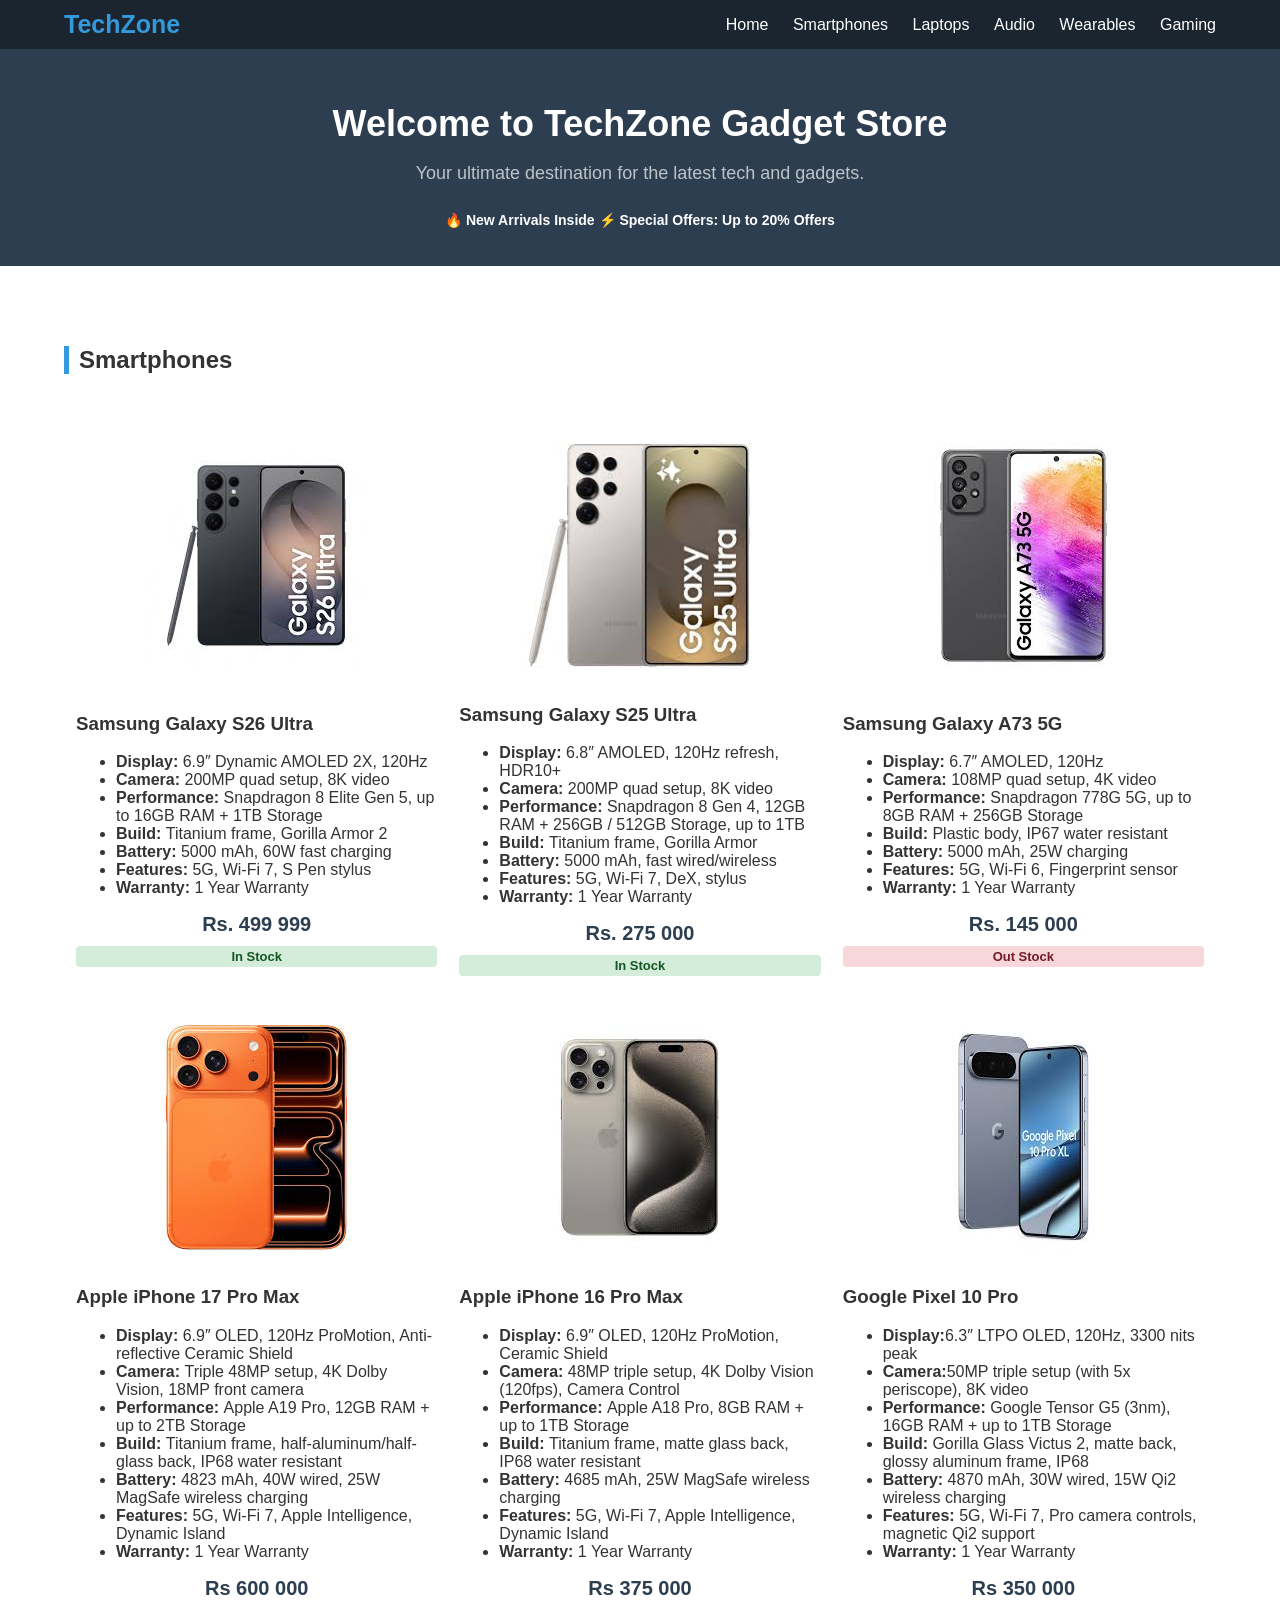
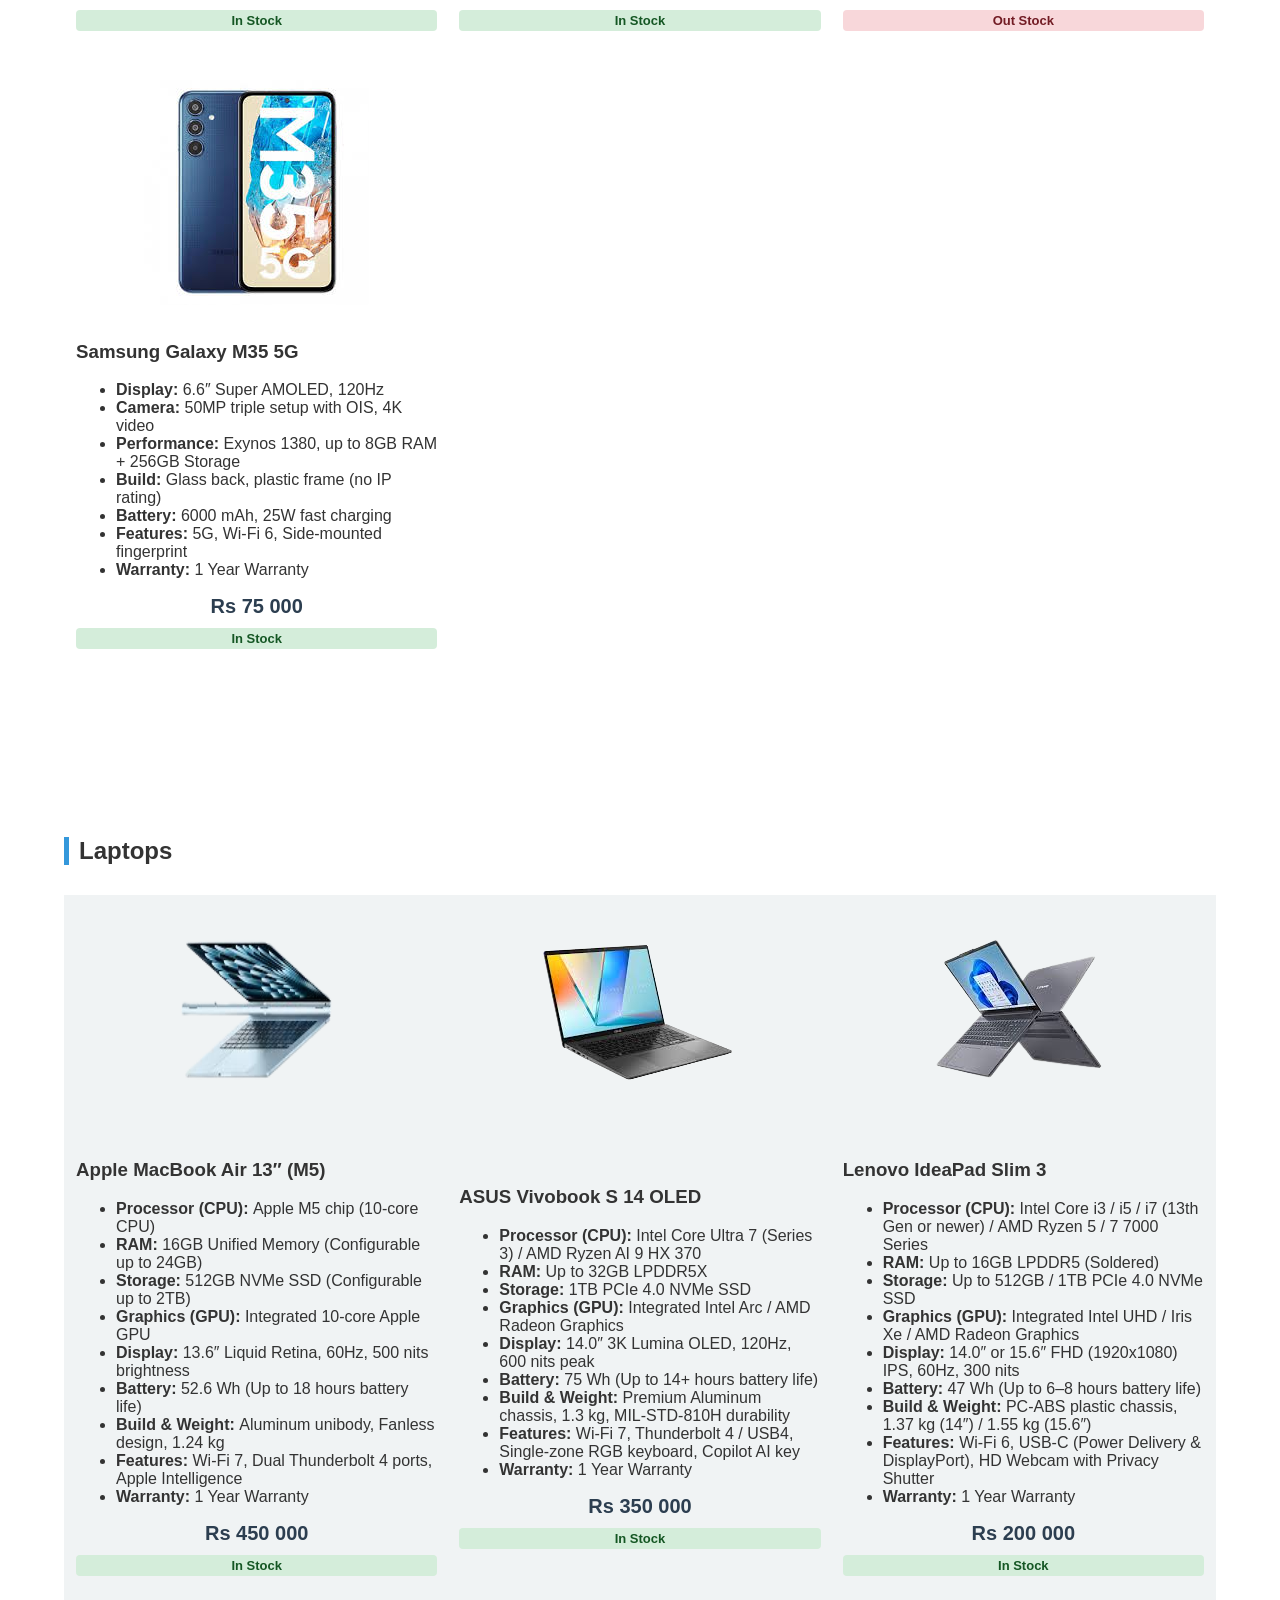
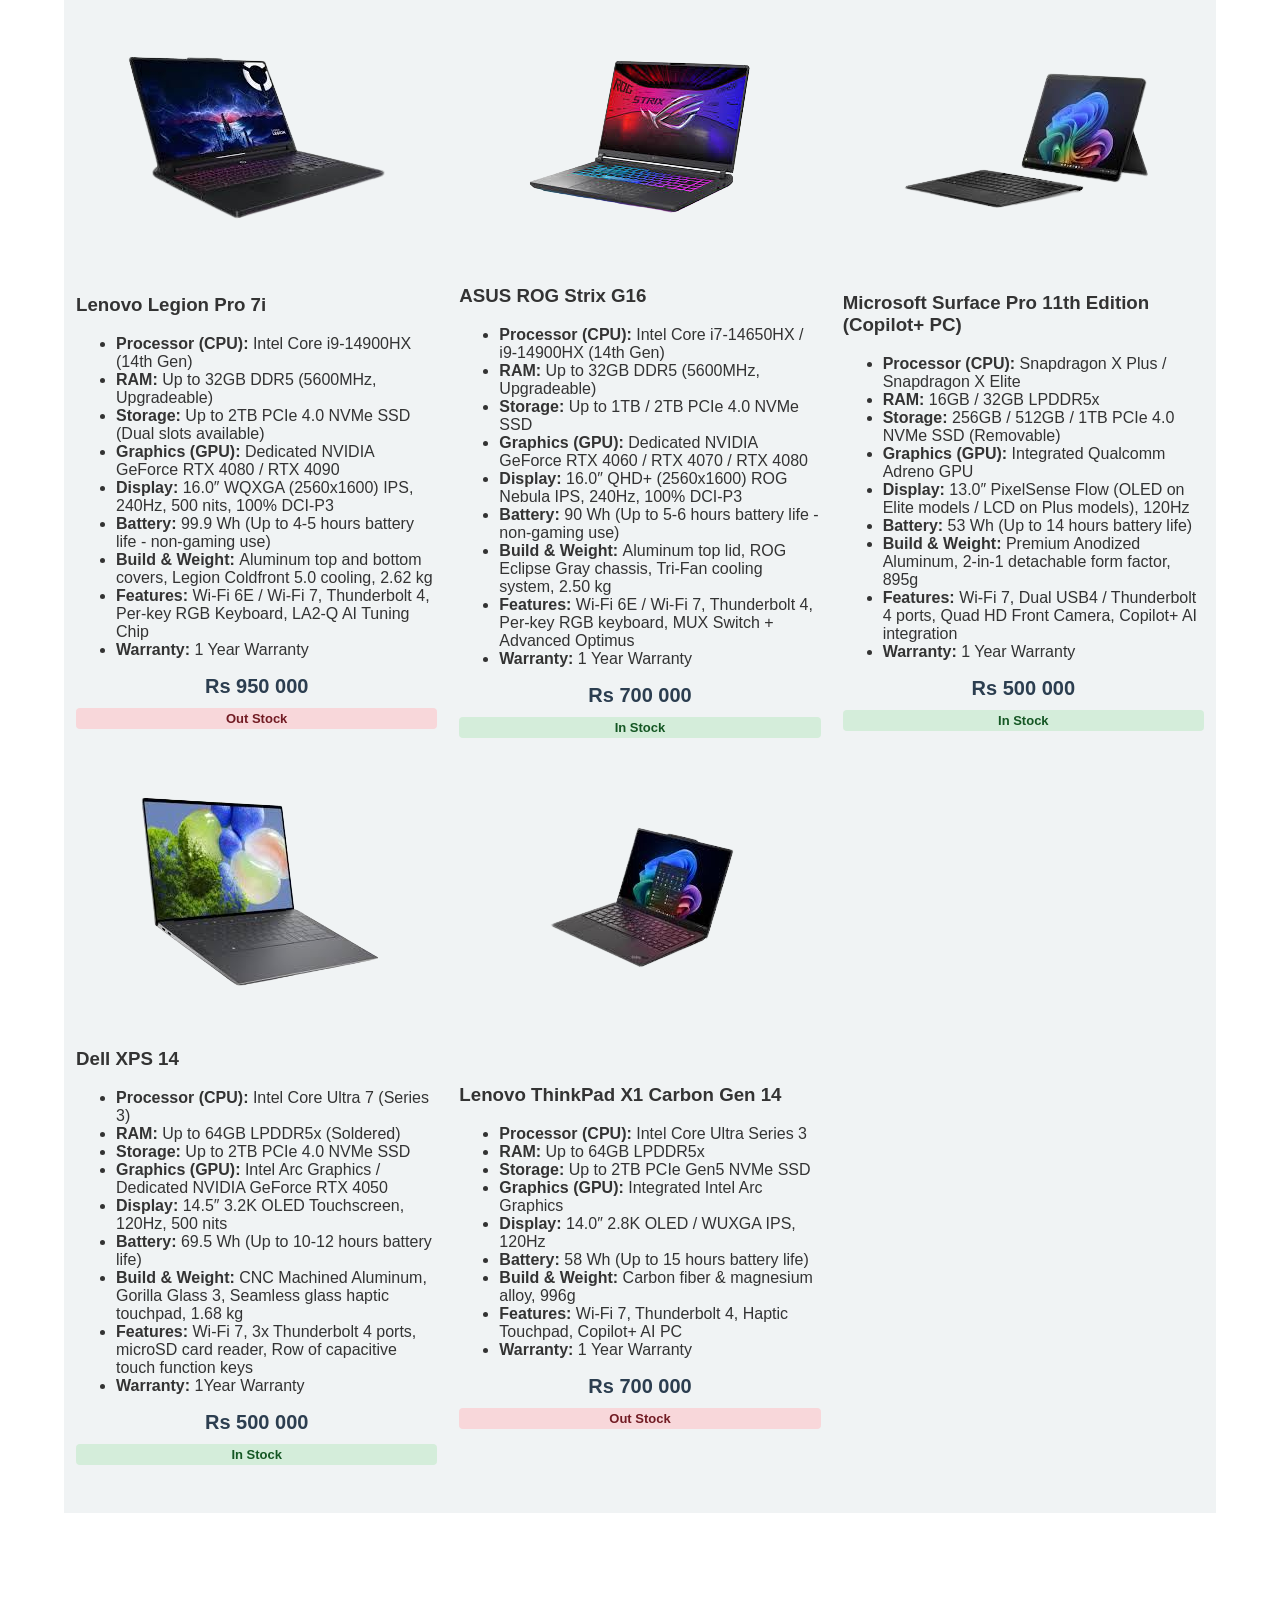
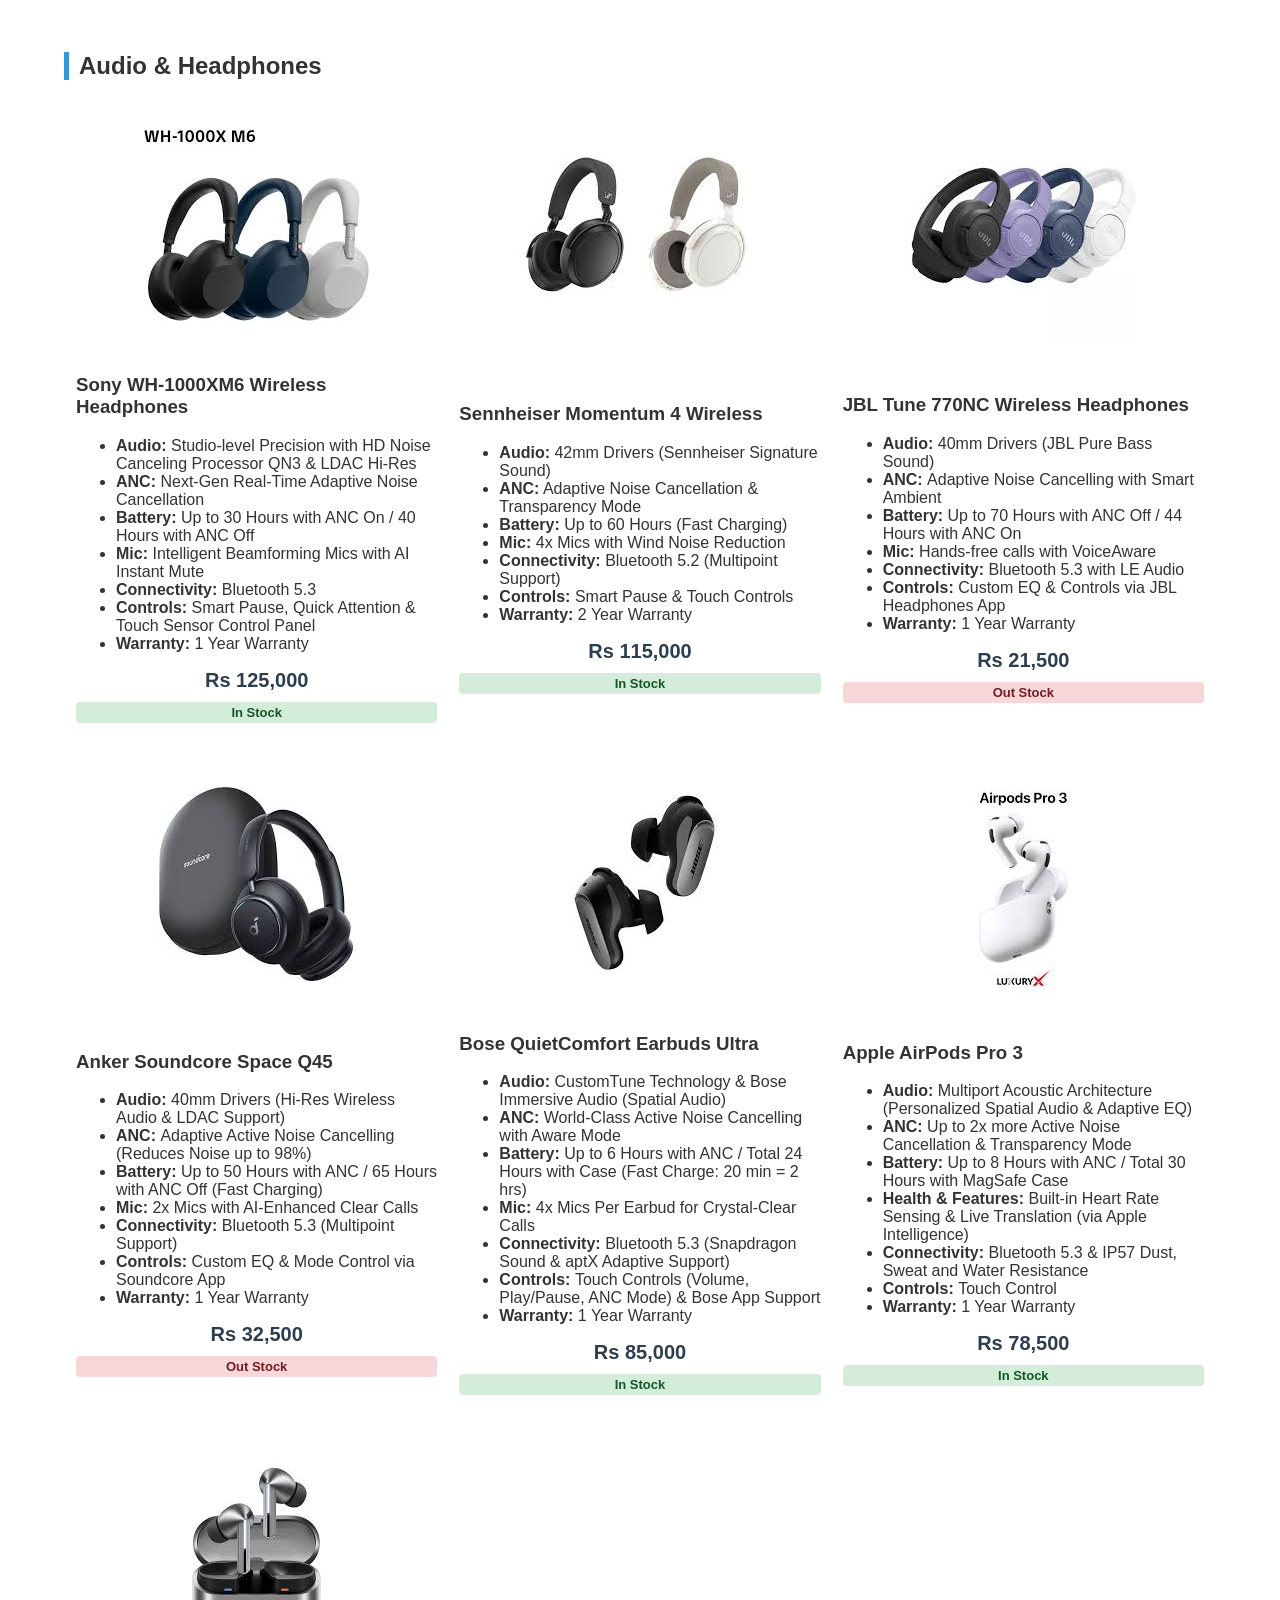
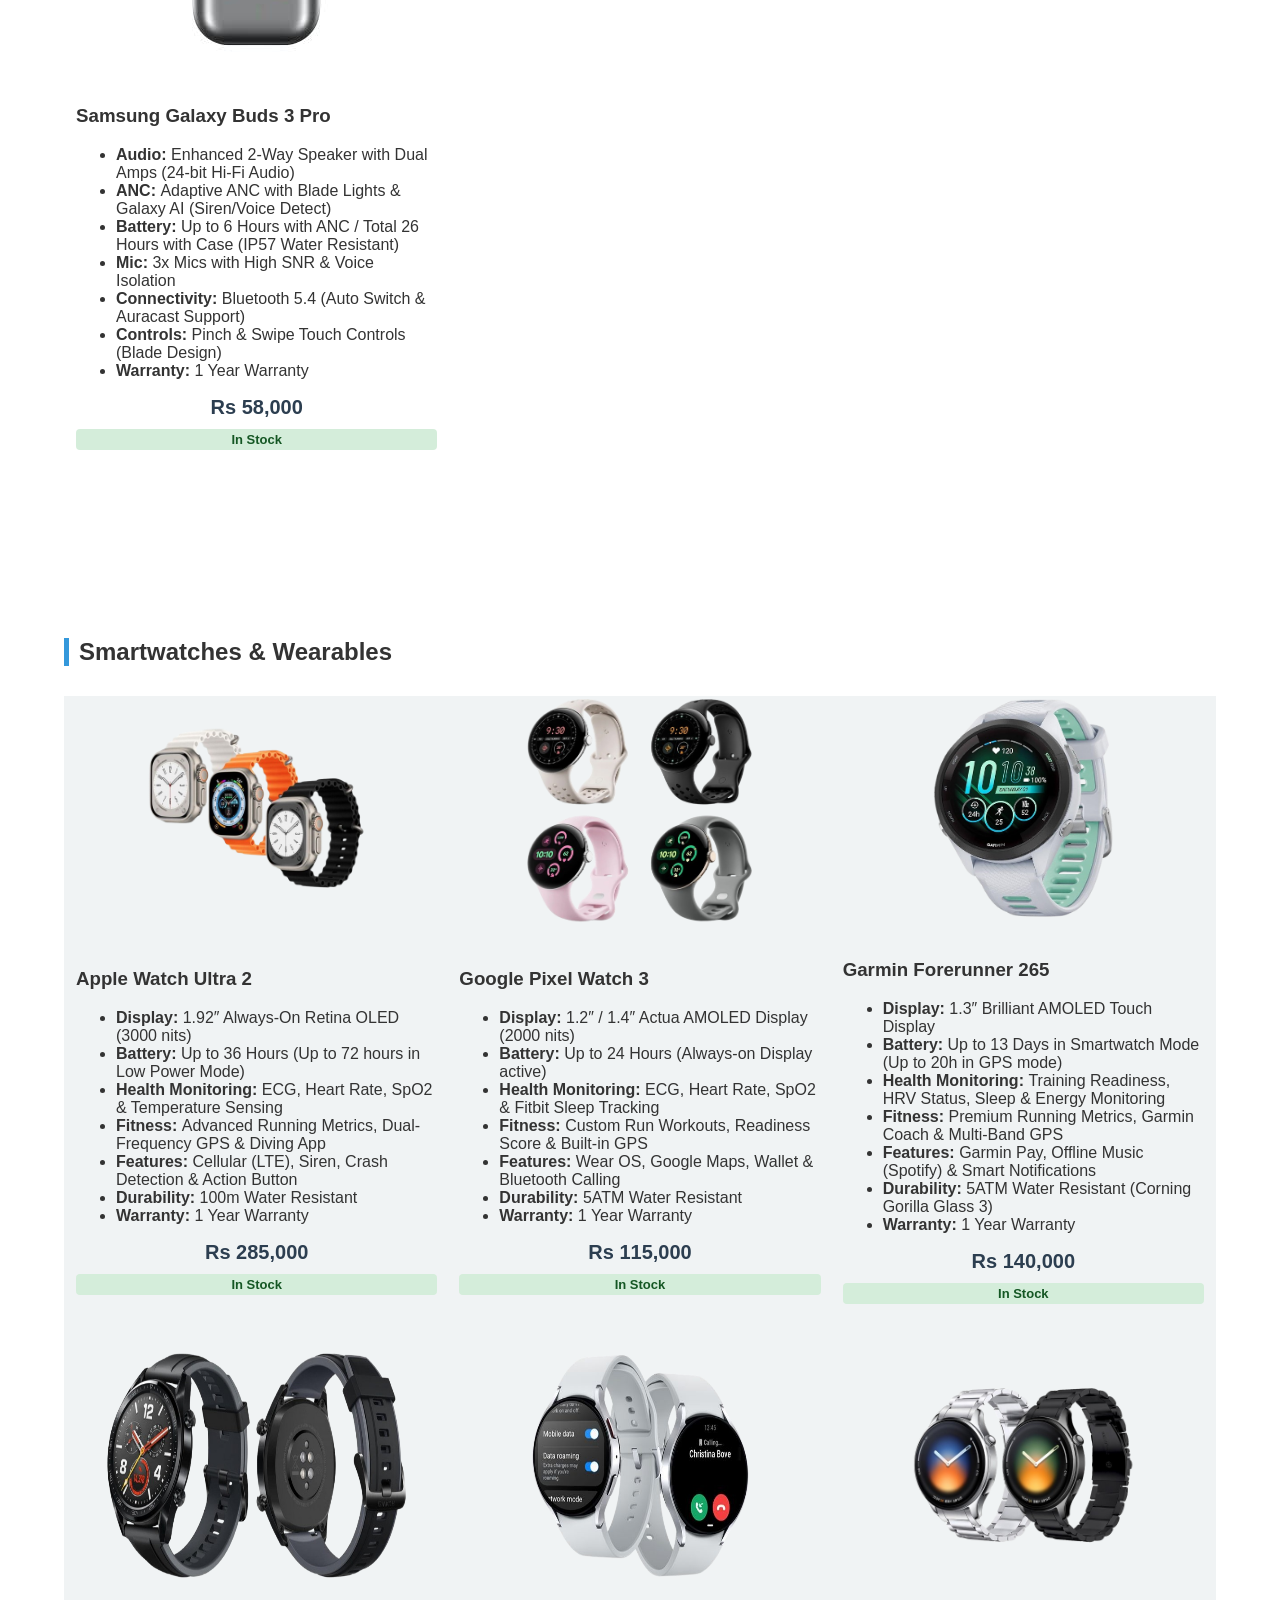
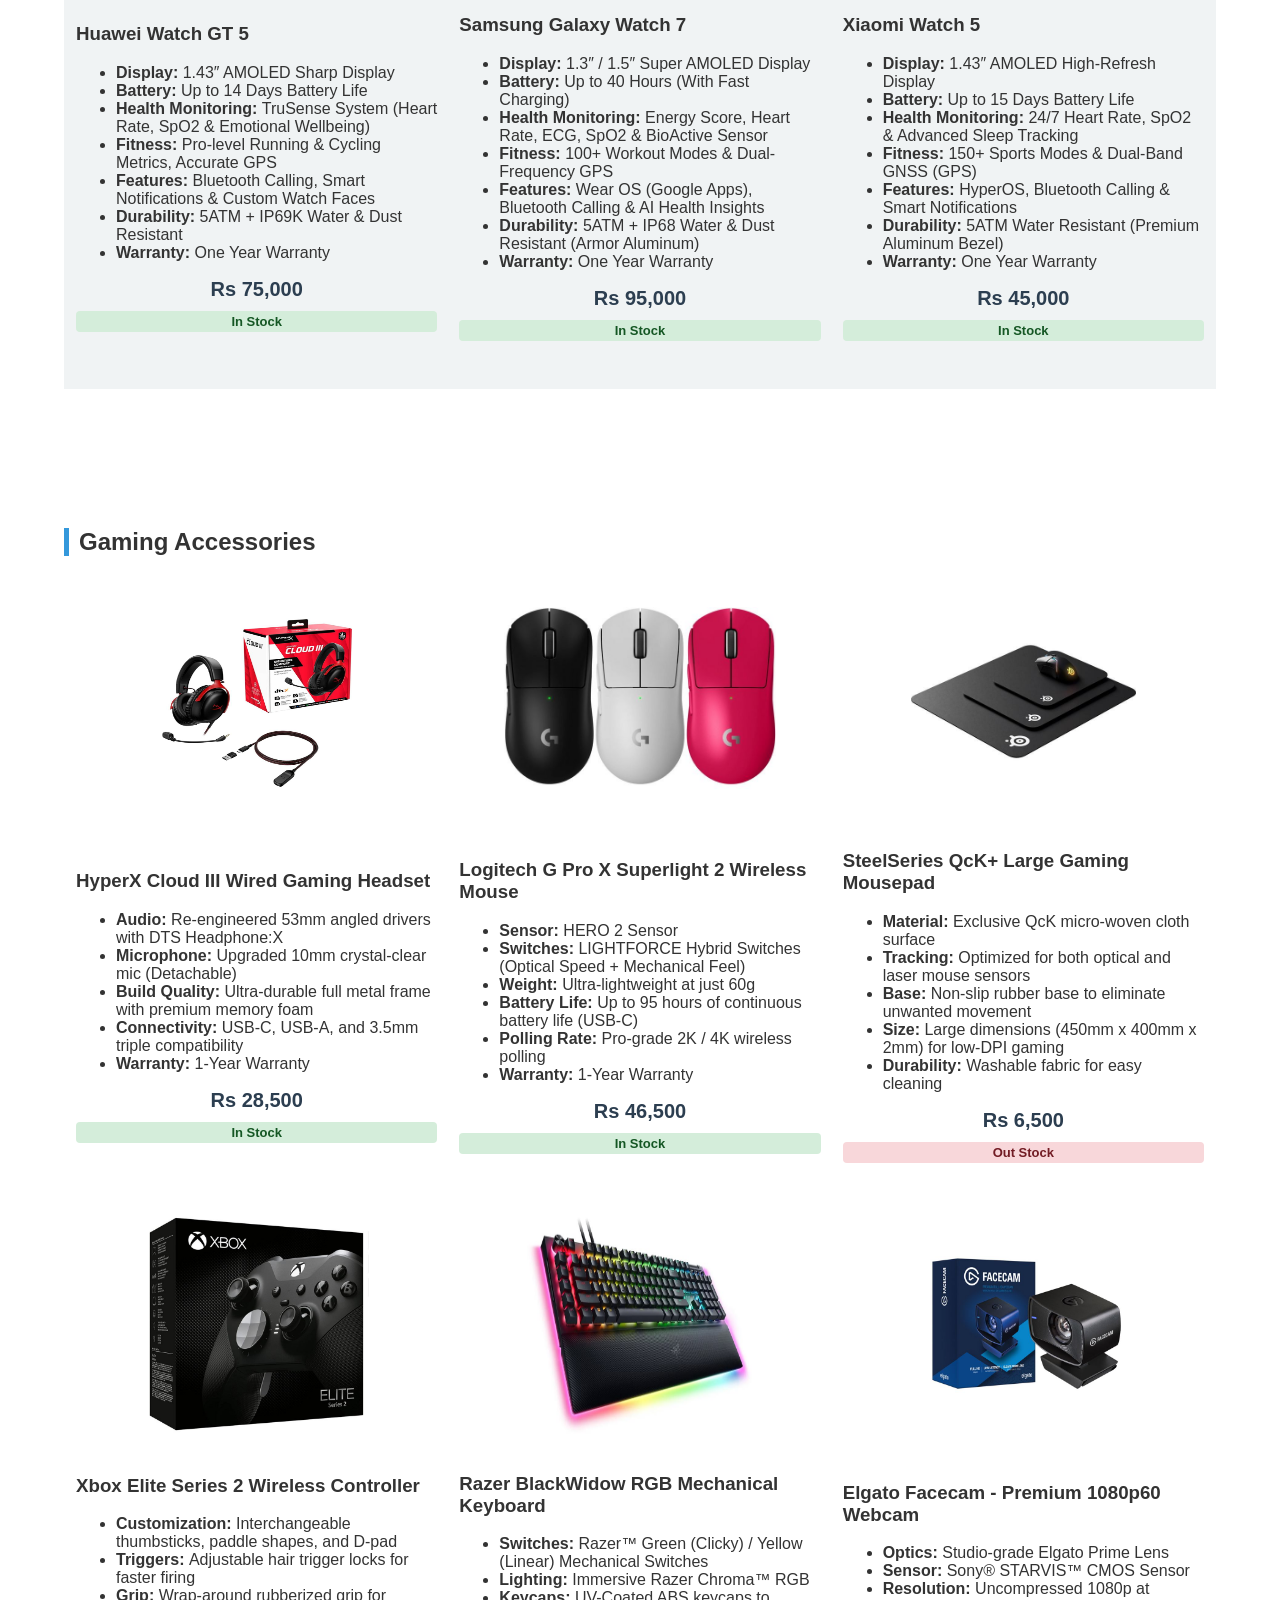
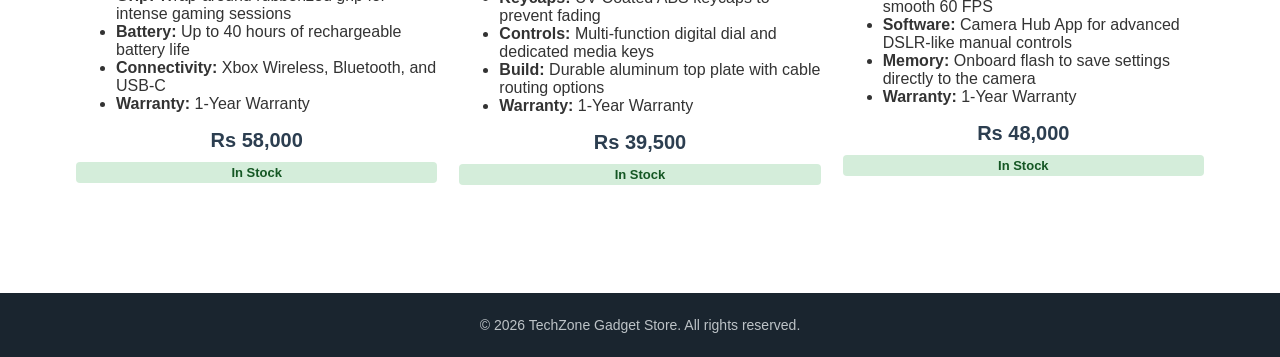
==== index.html @ ffd0ef3d "Add files via upload" ====
<!DOCTYPE html>
<html> 

    <head>
        <title>TechZone Gadget Store</title>
        <link rel="stylesheet" href="style.css">
    </head>

    <body style="font-family: 'Segoe UI', Tahoma, Geneva, Verdana, sans-serif;">

        <header>
            <div class="TZ"><b>TechZone</b></div>
            <nav>
                <a href="#home">Home</a>
                <a href="#smartphones">Smartphones</a>
                <a href="#laptops">Laptops</a>
                <a href="#audio">Audio</a>
                <a href="#wearables">Wearables</a>
                <a href="#gaming">Gaming</a>
            </nav>
        </header>

    <div class="hm" id="home">

        <h1 class="hm-h1">Welcome to TechZone Gadget Store</h1>
        <p class="hm-p">Your ultimate destination for the latest tech and gadgets.</p>
        
        <div class="Offers">
                🔥 New Arrivals Inside 
                ⚡ Special Offers: Up to 20% Offers
        </div>

    </div>

    <div class="category" id="smartphones">

        <div><h2 class="ch2">Smartphones</h2></div>

        <table style="width: 100%; height: auto; table-layout: fixed;">

            <tr align="center">
                <td><img src="images/Smartphones/S26 ultra.jfif" width="225px" height="225px"/></td>
                <td><img src="images/Smartphones/S25 ultra.jpg" width="225px" height="225px"/></td>
                <td><img src="images/Smartphones/A73.jfif" width="225px" height="225px"/></td>
            </tr>

            <tr>
                <td style="padding: 10px;">
                    <h3>Samsung Galaxy S26 Ultra</h3>
                    <ul>
                        <li> <b>Display:</b> 6.9″ Dynamic AMOLED 2X, 120Hz</li>
                        <li><b>Camera:</b> 200MP quad setup, 8K video</li>
                        <li><b>Performance: </b> Snapdragon 8 Elite Gen 5, up to 16GB RAM + 1TB Storage</li>
                        <li><b>Build: </b>Titanium frame, Gorilla Armor 2</li>
                        <li><b>Battery: </b>5000 mAh, 60W fast charging</li>
                        <li><b>Features: </b>5G, Wi-Fi 7, S Pen stylus</li>
                        <li><b>Warranty: </b>1 Year Warranty</li>
                    </ul>
                    <div class="prize">Rs. 499 999</div>
                    <div class="in-stock">In Stock</div>
                    <br><br>
                </td>

                <td style="padding: 10px;">
                    <h3>Samsung Galaxy S25 Ultra</h3>
                    <ul>
                        <li> <b>Display:</b> 6.8″ AMOLED, 120Hz refresh, HDR10+</li>
                        <li><b>Camera:</b> 200MP quad setup, 8K video</li>
                        <li><b>Performance: </b> Snapdragon 8 Gen 4, 12GB RAM + 256GB / 512GB Storage, up to 1TB</li>
                        <li><b>Build: </b>Titanium frame, Gorilla Armor</li>
                        <li><b>Battery: </b>5000 mAh, fast wired/wireless</li>
                        <li><b>Features: </b>5G, Wi-Fi 7, DeX, stylus</li>
                        <li><b>Warranty: </b>1 Year Warranty</li>
                    </ul>
                    <div class="prize">Rs. 275 000</div>
                    <div class="in-stock">In Stock</div>
                    <br><br>
                </td>

                <td style="padding: 10px;">
                    <h3> Samsung Galaxy A73 5G </h3>
                    <ul>
                        <li> <b>Display:</b> 6.7″ AMOLED, 120Hz</li>
                        <li><b>Camera:</b> 108MP quad setup, 4K video</li>
                        <li><b>Performance: </b> Snapdragon 778G 5G, up to 8GB RAM + 256GB Storage</li>
                        <li><b>Build: </b>Plastic body, IP67 water resistant</li>
                        <li><b>Battery: </b>5000 mAh, 25W charging</li>
                        <li><b>Features: </b>5G, Wi-Fi 6, Fingerprint sensor</li>
                        <li><b>Warranty: </b>1 Year Warranty</li>
                    </ul>
                    <div class="prize">Rs. 145 000</div>
                    <div class="out-stock">Out Stock</div>
                    <br><br>
                </td>
            <br><br>
            </tr>
            
            <tr align="center">
                <td><img src="images/Smartphones/17 pro max.jfif" width="225px" height="225px"/></td>
                <td><img src="images/Smartphones/16 pro max.jfif" width="225px" height="225px"/></td>
                <td><img src="images/Smartphones/pixel 10.jfif" width="225px" height="225px"/></td>
            </tr>

            <tr>
                

                <td style="padding: 10px;">
                    <h3>Apple iPhone 17 Pro Max </h3>
                    <ul>
                        <li> <b>Display: </b>6.9″ OLED, 120Hz ProMotion, Anti-reflective Ceramic Shield</li>
                        <li><b>Camera: </b>Triple 48MP setup, 4K Dolby Vision, 18MP front camera</li>
                        <li><b>Performance: </b>Apple A19 Pro, 12GB RAM + up to 2TB Storage</li>
                        <li><b>Build: </b>Titanium frame, half-aluminum/half-glass back, IP68 water resistant</li>
                        <li><b>Battery: </b>4823 mAh, 40W wired, 25W MagSafe wireless charging</li>
                        <li><b>Features: </b>5G, Wi-Fi 7, Apple Intelligence, Dynamic Island</li>
                        <li><b>Warranty: </b>1 Year Warranty</li>
                    </ul>
                    <div class="prize">Rs 600 000</div>
                    <div class="in-stock">In Stock</div>
                    <br><br>
                </td>

                <td style="padding: 10px;">
                    <h3>Apple iPhone 16 Pro Max</h3>
                    <ul>
                        <li> <b>Display: </b>6.9″ OLED, 120Hz ProMotion, Ceramic Shield</li>
                        <li><b>Camera: </b>48MP triple setup, 4K Dolby Vision (120fps), Camera Control</li>
                        <li><b>Performance: </b>Apple A18 Pro, 8GB RAM + up to 1TB Storage</li>
                        <li><b>Build: </b>Titanium frame, matte glass back, IP68 water resistant</li>
                        <li><b>Battery: </b>4685 mAh, 25W MagSafe wireless charging</li>
                        <li><b>Features: </b>5G, Wi-Fi 7, Apple Intelligence, Dynamic Island</li>
                        <li><b>Warranty: </b>1 Year Warranty</li>
                    </ul>
                    <div class="prize">Rs 375 000</div>
                    <div class="in-stock">In Stock</div>
                    <br><br>
                </td>

                <td style="padding: 10px;">
                    <h3> Google Pixel 10 Pro</h3>
                    <ul>
                        <li> <b>Display:</b>6.3″ LTPO OLED, 120Hz, 3300 nits peak</li>
                        <li><b>Camera:</b>50MP triple setup (with 5x periscope), 8K video</li>
                        <li><b>Performance: </b>Google Tensor G5 (3nm), 16GB RAM + up to 1TB Storage</li>
                        <li><b>Build: </b>Gorilla Glass Victus 2, matte back, glossy aluminum frame, IP68</li>
                        <li><b>Battery: </b>4870 mAh, 30W wired, 15W Qi2 wireless charging</li>
                        <li><b>Features: </b>5G, Wi-Fi 7, Pro camera controls, magnetic Qi2 support</li>
                        <li><b>Warranty: </b>1 Year Warranty</li>
                    </ul>
                    <div class="prize">Rs 350 000</div>
                    <div class="out-stock">Out Stock</div>
                    <br><br>
                </td>

            </tr>

            <tr align="center">
                <td><img src="images/Smartphones/m35.jfif" width="225px" height="225px"/></td>
            </tr>

            <tr>
                <td style="padding: 10px;">
                    <h3> Samsung Galaxy M35 5G</h3>
                    <ul>
                        <li> <b>Display: </b>6.6″ Super AMOLED, 120Hz</li>
                        <li><b>Camera: </b>50MP triple setup with OIS, 4K video</li>
                        <li><b>Performance: </b>Exynos 1380, up to 8GB RAM + 256GB Storage</li>
                        <li><b>Build: </b>Glass back, plastic frame (no IP rating)</li>
                        <li><b>Battery: </b>6000 mAh, 25W fast charging</li>
                        <li><b>Features: </b>5G, Wi-Fi 6, Side-mounted fingerprint</li>
                        <li><b>Warranty: </b>1 Year Warranty</li>
                    </ul>
                    <div class="prize">Rs 75 000</div>
                    <div class="in-stock">In Stock</div>
                    <br><br>
                </td>
                
            </tr>

        </table>
    </div>

     <div class="category" id="laptops">

        <div><h2 class="ch2">Laptops</h2></div>

        <table style="width: 100%; height: auto; background-color: #f0f3f4; table-layout: fixed;">

            <tr align="center">
                <td><img src="images/Laptops/Apple M5.png" width="225px" height="225px"/></td>
                <td><img src="images/Laptops/Asus S14.jfif" width="225px" height="225px"/></td>
                <td><img src="images/Laptops/lenovo m3.png" /></td>
            </tr>

            <tr>
                <td style="padding: 10px;">
                    <h3>Apple MacBook Air 13″ (M5)</h3>
                    <ul>
                        <li><b>Processor (CPU): </b> Apple M5 chip (10-core CPU)</li>
                        <li><b>RAM:</b> 16GB Unified Memory (Configurable up to 24GB)</li>
                        <li><b>Storage: </b> 512GB NVMe SSD (Configurable up to 2TB)</li>
                        <li><b>Graphics (GPU): </b> Integrated 10-core Apple GPU</li>
                        <li><b>Display: </b> 13.6″ Liquid Retina, 60Hz, 500 nits brightness</li>
                        <li><b>Battery: </b> 52.6 Wh (Up to 18 hours battery life)</li>
                        <li><b>Build & Weight: </b> Aluminum unibody, Fanless design, 1.24 kg</li>
                        <li><b>Features: </b> Wi-Fi 7, Dual Thunderbolt 4 ports, Apple Intelligence</li>
                        <li><b>Warranty: </b> 1 Year Warranty</li>
                    </ul>
                    <div class="prize">Rs 450 000</div>
                    <div class="in-stock">In Stock</div>
                    <br><br>
                </td>

                <td style="padding: 10px;">
                    <h3>ASUS Vivobook S 14 OLED</h3>
                    <ul>
                        <li><b>Processor (CPU): </b> Intel Core Ultra 7 (Series 3) / AMD Ryzen AI 9 HX 370</li>
                        <li><b>RAM:</b> Up to 32GB LPDDR5X</li>
                        <li><b>Storage: </b> 1TB PCIe 4.0 NVMe SSD</li>
                        <li><b>Graphics (GPU): </b> Integrated Intel Arc / AMD Radeon Graphics</li>
                        <li><b>Display: </b> 14.0″ 3K Lumina OLED, 120Hz, 600 nits peak</li>
                        <li><b>Battery: </b> 75 Wh (Up to 14+ hours battery life)</li>
                        <li><b>Build & Weight: </b> Premium Aluminum chassis, 1.3 kg, MIL-STD-810H durability</li>
                        <li><b>Features: </b> Wi-Fi 7, Thunderbolt 4 / USB4, Single-zone RGB keyboard, Copilot AI key</li>
                        <li><b>Warranty: </b> 1 Year Warranty</li>
                    </ul>
                    <div class="prize">Rs 350 000</div>
                    <div class="in-stock">In Stock</div>
                    <br><br>
                </td>

                <td style="padding: 10px;">
                    <h3>Lenovo IdeaPad Slim 3</h3>
                    <ul>
                        <li><b>Processor (CPU): </b> Intel Core i3 / i5 / i7 (13th Gen or newer) / AMD Ryzen 5 / 7 7000 Series</li>
                        <li><b>RAM:</b> Up to 16GB LPDDR5 (Soldered)</li>
                        <li><b>Storage: </b> Up to 512GB / 1TB PCIe 4.0 NVMe SSD</li>
                        <li><b>Graphics (GPU): </b> Integrated Intel UHD / Iris Xe / AMD Radeon Graphics</li>
                        <li><b>Display: </b> 14.0″ or 15.6″ FHD (1920x1080) IPS, 60Hz, 300 nits</li>
                        <li><b>Battery: </b> 47 Wh (Up to 6–8 hours battery life)</li>
                        <li><b>Build & Weight: </b> PC-ABS plastic chassis, 1.37 kg (14″) / 1.55 kg (15.6″)</li>
                        <li><b>Features: </b> Wi-Fi 6, USB-C (Power Delivery & DisplayPort), HD Webcam with Privacy Shutter</li>
                        <li><b>Warranty: </b> 1 Year Warranty</li>
                    </ul>
                    <div class="prize">Rs 200 000</div>
                    <div class="in-stock">In Stock</div>
                    <br><br>
                </td>

            </tr>

            <tr align="center">

                <td><img src="images/Laptops/lenovo pro 7i.png"/></td>
                <td><img src="images/Laptops/Asus Rog G16.jfif"/></td>
                <td><img src="images/Laptops/ms pro 11.png"/></td>

            </tr>

            <tr>
                <td style="padding: 10px;">
                    <h3>Lenovo Legion Pro 7i</h3>
                    <ul>
                        <li><b>Processor (CPU): </b> Intel Core i9-14900HX (14th Gen)</li>
                        <li><b>RAM:</b> Up to 32GB DDR5 (5600MHz, Upgradeable)</li>
                        <li><b>Storage: </b> Up to 2TB PCIe 4.0 NVMe SSD (Dual slots available)</li>
                        <li><b>Graphics (GPU): </b> Dedicated NVIDIA GeForce RTX 4080 / RTX 4090</li>
                        <li><b>Display: </b> 16.0″ WQXGA (2560x1600) IPS, 240Hz, 500 nits, 100% DCI-P3</li>
                        <li><b>Battery: </b> 99.9 Wh (Up to 4-5 hours battery life - non-gaming use)</li>
                        <li><b>Build & Weight: </b> Aluminum top and bottom covers, Legion Coldfront 5.0 cooling, 2.62 kg</li>
                        <li><b>Features: </b> Wi-Fi 6E / Wi-Fi 7, Thunderbolt 4, Per-key RGB Keyboard, LA2-Q AI Tuning Chip</li>
                        <li><b>Warranty: </b> 1 Year Warranty</li>
                    </ul>
                    <div class="prize">Rs 950 000</div>
                    <div class="out-stock">Out Stock</div>
                    <br><br>
                </td>

                <td style="padding: 10px;">
                    <h3>ASUS ROG Strix G16</h3>
                    <ul>
                        <li><b>Processor (CPU): </b> Intel Core i7-14650HX / i9-14900HX (14th Gen)</li>
                        <li><b>RAM:</b> Up to 32GB DDR5 (5600MHz, Upgradeable)</li>
                        <li><b>Storage: </b> Up to 1TB / 2TB PCIe 4.0 NVMe SSD</li>
                        <li><b>Graphics (GPU): </b> Dedicated NVIDIA GeForce RTX 4060 / RTX 4070 / RTX 4080</li>
                        <li><b>Display: </b> 16.0″ QHD+ (2560x1600) ROG Nebula IPS, 240Hz, 100% DCI-P3</li>
                        <li><b>Battery: </b> 90 Wh (Up to 5-6 hours battery life - non-gaming use)</li>
                        <li><b>Build & Weight: </b> Aluminum top lid, ROG Eclipse Gray chassis, Tri-Fan cooling system, 2.50 kg</li>
                        <li><b>Features: </b> Wi-Fi 6E / Wi-Fi 7, Thunderbolt 4, Per-key RGB keyboard, MUX Switch + Advanced Optimus</li>
                        <li><b>Warranty: </b> 1 Year Warranty</li>
                    </ul>
                    <div class="prize">Rs 700 000</div>
                    <div class="in-stock">In Stock</div>
                    <br><br>
                </td>

                <td style="padding: 10px;">
                    <h3>Microsoft Surface Pro 11th Edition (Copilot+ PC)</h3>
                    <ul>
                        <li><b>Processor (CPU): </b> Snapdragon X Plus / Snapdragon X Elite</li>
                        <li><b>RAM:</b> 16GB / 32GB LPDDR5x</li>
                        <li><b>Storage: </b> 256GB / 512GB / 1TB PCIe 4.0 NVMe SSD (Removable)</li>
                        <li><b>Graphics (GPU): </b> Integrated Qualcomm Adreno GPU</li>
                        <li><b>Display: </b> 13.0″ PixelSense Flow (OLED on Elite models / LCD on Plus models), 120Hz</li>
                        <li><b>Battery: </b> 53 Wh (Up to 14 hours battery life)</li>
                        <li><b>Build & Weight: </b> Premium Anodized Aluminum, 2-in-1 detachable form factor, 895g</li>
                        <li><b>Features: </b> Wi-Fi 7, Dual USB4 / Thunderbolt 4 ports, Quad HD Front Camera, Copilot+ AI integration</li>
                        <li><b>Warranty: </b> 1 Year Warranty</li>
                    </ul>
                    <div class="prize">Rs 500 000</div>
                    <div class="in-stock">In Stock</div>
                    <br><br>
                </td>

            </tr>

            <tr align="center">

                <td><img src="images/Laptops/dell xps.jfif"/></td>
                <td><img src="images/Laptops/lenovo x1.png"/></td>

            </tr>

            <tr>

                <td style="padding: 10px;">
                    <h3>Dell XPS 14</h3>
                    <ul>
                        <li><b>Processor (CPU): </b> Intel Core Ultra 7 (Series 3)</li>
                        <li><b>RAM:</b> Up to 64GB LPDDR5x (Soldered)</li>
                        <li><b>Storage: </b> Up to 2TB PCIe 4.0 NVMe SSD</li>
                        <li><b>Graphics (GPU): </b> Intel Arc Graphics / Dedicated NVIDIA GeForce RTX 4050</li>
                        <li><b>Display: </b> 14.5″ 3.2K OLED Touchscreen, 120Hz, 500 nits</li>
                        <li><b>Battery: </b> 69.5 Wh (Up to 10-12 hours battery life)</li>
                        <li><b>Build & Weight: </b> CNC Machined Aluminum, Gorilla Glass 3, Seamless glass haptic touchpad, 1.68 kg</li>
                        <li><b>Features: </b> Wi-Fi 7, 3x Thunderbolt 4 ports, microSD card reader, Row of capacitive touch function keys</li>
                        <li><b>Warranty: </b> 1Year Warranty</li>
                    </ul>
                    <div class="prize">Rs 500 000</div>
                    <div class="in-stock">In Stock</div>
                    <br><br>
                </td>

                <td style="padding: 10px;">
                    <h3>Lenovo ThinkPad X1 Carbon Gen 14</h3>
                    <ul>
                        <li><b>Processor (CPU): </b> Intel Core Ultra Series 3</li>
                        <li><b>RAM:</b> Up to 64GB LPDDR5x</li>
                        <li><b>Storage: </b> Up to 2TB PCIe Gen5 NVMe SSD</li>
                        <li><b>Graphics (GPU): </b> Integrated Intel Arc Graphics</li>
                        <li><b>Display: </b> 14.0″ 2.8K OLED / WUXGA IPS, 120Hz</li>
                        <li><b>Battery: </b> 58 Wh (Up to 15 hours battery life)</li>
                        <li><b>Build & Weight: </b> Carbon fiber & magnesium alloy, 996g</li>
                        <li><b>Features: </b> Wi-Fi 7, Thunderbolt 4, Haptic Touchpad, Copilot+ AI PC</li>
                        <li><b>Warranty: </b> 1 Year Warranty</li>
                    </ul>
                    <div class="prize">Rs 700 000</div>
                    <div class="out-stock">Out Stock</div>
                    <br><br>
                </td>

            </tr>

        </table>        

    </div>

     <div class="category" id="audio">

        <div><h2 class="ch2">Audio & Headphones</h2></div>

        <table style="width: 100%; height: auto; table-layout: fixed;">

            <tr align="center">

                <td><img src="images/Audio & Headphones/sony 1000xm6.jfif"/></td>
                <td><img src="images/Audio & Headphones/4 wireless.jfif"/></td>
                <td><img src="images/Audio & Headphones/jbl 770nc.jfif" alt=""></td>
            
            </tr>
               
            <tr>

                <td style="padding: 10px;">
                    <h3>Sony WH-1000XM6 Wireless Headphones</h3>
                    <ul>
                        <li><b>Audio: </b> Studio-level Precision with HD Noise Canceling Processor QN3 & LDAC Hi-Res</li>
                        <li><b>ANC: </b> Next-Gen Real-Time Adaptive Noise Cancellation</li>
                        <li><b>Battery: </b> Up to 30 Hours with ANC On / 40 Hours with ANC Off </li>
                        <li><b>Mic: </b> Intelligent Beamforming Mics with AI Instant Mute</li>
                        <li><b>Connectivity: </b> Bluetooth 5.3</li>
                        <li><b>Controls: </b> Smart Pause, Quick Attention & Touch Sensor Control Panel</li>
                        <li><b>Warranty: </b> 1 Year Warranty</li>
                    </ul>
                    <div class="prize">Rs 125,000</div>
                    <div class="in-stock">In Stock</div>
                    <br><br>
                </td>

                <td style="padding: 10px;">
                    <h3>Sennheiser Momentum 4 Wireless</h3>
                    <ul>
                        <li><b>Audio: </b> 42mm Drivers (Sennheiser Signature Sound)</li>
                        <li><b>ANC:</b> Adaptive Noise Cancellation & Transparency Mode</li>
                        <li><b>Battery: </b> Up to 60 Hours (Fast Charging)</li>
                        <li><b>Mic: </b> 4x Mics with Wind Noise Reduction</li>
                        <li><b>Connectivity: </b> Bluetooth 5.2 (Multipoint Support)</li>
                        <li><b>Controls: </b> Smart Pause & Touch Controls</li>
                        <li><b>Warranty: </b> 2 Year Warranty</li>
                    </ul>
                    <div class="prize">Rs 115,000</div>
                    <div class="in-stock">In Stock</div>
                    <br><br>
                </td>

                 <td style="padding: 10px;">
                    <h3>JBL Tune 770NC Wireless Headphones</h3>
                    <ul>
                        <li><b>Audio: </b> 40mm Drivers (JBL Pure Bass Sound)</li>
                        <li><b>ANC: </b> Adaptive Noise Cancelling with Smart Ambient</li>
                        <li><b>Battery: </b> Up to 70 Hours with ANC Off / 44 Hours with ANC On </li>
                        <li><b>Mic: </b> Hands-free calls with VoiceAware</li>
                        <li><b>Connectivity: </b> Bluetooth 5.3 with LE Audio </li>
                        <li><b>Controls: </b> Custom EQ & Controls via JBL Headphones App</li>
                        <li><b>Warranty: </b> 1 Year Warranty</li>
                    </ul>
                    <div class="prize">Rs 21,500</div> 
                    <div class="out-stock">Out Stock</div>
                    <br><br>
                </td>

            </tr>

            <tr align="center">
                <td><img src="images/Audio & Headphones/Anker Q45.jfif" /></td>
                <td><img src="images/Audio & Headphones/bose ultra.jfif" /></td>
                <td><img src="images/Audio & Headphones/Airpods pro 3.jfif"/></td>
            </tr>
            
            <tr>

                <td style="padding: 10px;">
                    <h3>Anker Soundcore Space Q45</h3>
                    <ul>
                        <li><b>Audio: </b> 40mm Drivers (Hi-Res Wireless Audio & LDAC Support)</li>
                        <li><b>ANC: </b> Adaptive Active Noise Cancelling (Reduces Noise up to 98%)</li>
                        <li><b>Battery: </b> Up to 50 Hours with ANC / 65 Hours with ANC Off (Fast Charging)</li>
                        <li><b>Mic: </b> 2x Mics with AI-Enhanced Clear Calls</li>
                        <li><b>Connectivity: </b> Bluetooth 5.3 (Multipoint Support)</li>
                        <li><b>Controls: </b> Custom EQ & Mode Control via Soundcore App</li>
                        <li><b>Warranty: </b> 1 Year Warranty</li>
                    </ul>
                    <div class="prize">Rs 32,500</div>
                    <div class="out-stock">Out Stock</div>
                    <br><br>
                </td>

                <td style="padding: 10px;">
                    <h3>Bose QuietComfort Earbuds Ultra</h3>
                    <ul>
                        <li><b>Audio: </b> CustomTune Technology & Bose Immersive Audio (Spatial Audio)</li>
                        <li><b>ANC: </b> World-Class Active Noise Cancelling with Aware Mode</li>
                        <li><b>Battery: </b> Up to 6 Hours with ANC / Total 24 Hours with Case (Fast Charge: 20 min = 2 hrs)</li>
                        <li><b>Mic: </b> 4x Mics Per Earbud for Crystal-Clear Calls</li>
                        <li><b>Connectivity: </b> Bluetooth 5.3 (Snapdragon Sound & aptX Adaptive Support)</li>
                        <li><b>Controls: </b> Touch Controls (Volume, Play/Pause, ANC Mode) & Bose App Support</li>
                        <li><b>Warranty: </b> 1 Year Warranty</li>
                    </ul>
                    <div class="prize">Rs 85,000</div>
                    <div class="in-stock">In Stock</div>
                    <br><br>
                </td>

                    <td style="padding: 10px;">
                        <h3>Apple AirPods Pro 3</h3>
                        <ul>
                            <li><b>Audio: </b> Multiport Acoustic Architecture (Personalized Spatial Audio & Adaptive EQ)</li>
                            <li><b>ANC: </b> Up to 2x more Active Noise Cancellation & Transparency Mode</li>
                            <li><b>Battery: </b> Up to 8 Hours with ANC / Total 30 Hours with MagSafe Case</li>
                            <li><b>Health & Features: </b> Built-in Heart Rate Sensing & Live Translation (via Apple Intelligence)</li>
                            <li><b>Connectivity: </b> Bluetooth 5.3 & IP57 Dust, Sweat and Water Resistance</li>
                            <li><b>Controls: </b> Touch Control </li>
                            <li><b>Warranty: </b> 1 Year Warranty</li>
                        </ul>
                        <div class="prize">Rs 78,500</div>
                        <div class="in-stock">In Stock</div>
                        <br><br>
                    </td>

            </tr>

            <tr align="center">
                <td><img src="images/Audio & Headphones/samsung pro 3.jfif"/></td>
            </tr>

            <tr>

                <td style="padding: 10px;">
                    <h3>Samsung Galaxy Buds 3 Pro</h3>
                    <ul>
                        <li><b>Audio: </b> Enhanced 2-Way Speaker with Dual Amps (24-bit Hi-Fi Audio)</li>
                        <li><b>ANC: </b> Adaptive ANC with Blade Lights & Galaxy AI (Siren/Voice Detect)</li>
                        <li><b>Battery: </b> Up to 6 Hours with ANC / Total 26 Hours with Case (IP57 Water Resistant)</li>
                        <li><b>Mic: </b> 3x Mics with High SNR & Voice Isolation</li>
                        <li><b>Connectivity: </b> Bluetooth 5.4 (Auto Switch & Auracast Support)</li>
                        <li><b>Controls: </b> Pinch & Swipe Touch Controls (Blade Design)</li>
                        <li><b>Warranty: </b> 1 Year Warranty</li>
                    </ul>
                    <div class="prize">Rs 58,000</div>
                    <div class="in-stock">In Stock</div>
                    <br><br>
                </td>

            </tr>
            
        </table>

    </div>

     <div class="category" id="wearables">

        <div><h2 class="ch2">Smartwatches & Wearables</h2></div>

        <table style="width: 100%; height: auto; table-layout: fixed; background-color: #f0f3f4;">

            <tr align="center">
                <td><img src="images/Smartwatches & Wearables/apple.png" width="225px" height="225px" /></td>
                <td><img src="images/Smartwatches & Wearables/google.png" width="225px" height="225px" /></td>
                <td><img src="images/Smartwatches & Wearables/germin 265.png" width="180px" height="225px" /></td>
            </tr>

            <tr>
                <td style="padding: 10px;">
                    <h3>Apple Watch Ultra 2</h3>
                    <ul>
                        <li><b>Display: </b>1.92″ Always-On Retina OLED (3000 nits)</li>
                        <li><b>Battery: </b>Up to 36 Hours (Up to 72 hours in Low Power Mode)</li>
                        <li><b>Health Monitoring: </b>ECG, Heart Rate, SpO2 & Temperature Sensing</li>
                        <li><b>Fitness: </b>Advanced Running Metrics, Dual-Frequency GPS & Diving App</li>
                        <li><b>Features: </b>Cellular (LTE), Siren, Crash Detection & Action Button</li>
                        <li><b>Durability: </b>100m Water Resistant </li>
                        <li><b>Warranty: </b>1 Year Warranty</li>
                    </ul>
                    <div class="prize">Rs 285,000</div>
                    <div class="in-stock">In Stock</div>
                    <br><br>
                </td>

                <td style="padding: 10px;">
                    <h3>Google Pixel Watch 3</h3>
                    <ul>
                        <li><b>Display: </b>1.2″ / 1.4″ Actua AMOLED Display (2000 nits)</li>
                        <li><b>Battery: </b>Up to 24 Hours (Always-on Display active)</li>
                        <li><b>Health Monitoring: </b>ECG, Heart Rate, SpO2 & Fitbit Sleep Tracking</li>
                        <li><b>Fitness: </b>Custom Run Workouts, Readiness Score & Built-in GPS</li>
                        <li><b>Features: </b>Wear OS, Google Maps, Wallet & Bluetooth Calling</li>
                        <li><b>Durability: </b>5ATM Water Resistant</li>
                        <li><b>Warranty: </b>1 Year Warranty</li>
                    </ul>
                    <div class="prize">Rs 115,000</div>
                    <div class="in-stock">In Stock</div>
                    <br><br>
                </td>

                <td style="padding: 10px;">
                    <h3>Garmin Forerunner 265</h3>
                    <ul>
                        <li><b>Display: </b>1.3″ Brilliant AMOLED Touch Display</li>
                        <li><b>Battery: </b>Up to 13 Days in Smartwatch Mode (Up to 20h in GPS mode)</li>
                        <li><b>Health Monitoring: </b>Training Readiness, HRV Status, Sleep & Energy Monitoring</li>
                        <li><b>Fitness: </b>Premium Running Metrics, Garmin Coach & Multi-Band GPS</li>
                        <li><b>Features: </b>Garmin Pay, Offline Music (Spotify) & Smart Notifications</li>
                        <li><b>Durability: </b>5ATM Water Resistant (Corning Gorilla Glass 3)</li>
                        <li><b>Warranty: </b>1 Year Warranty</li>
                    </ul>
                    <div class="prize">Rs 140,000</div>
                    <div class="in-stock">In Stock</div>
                    <br><br>
                </td>

            </tr>

            <tr align="center">
                <td><img src="images/Smartwatches & Wearables/huawei.png" width="300px" height="225px" /></td>
                <td><img src="images/Smartwatches & Wearables/samsung.png" width="225px" height="225px"/></td>
                <td><img src="images/Smartwatches & Wearables/xiaomi.png" width="225px" height="225px"/></td>
            </tr>

            <tr>
                <td style="padding: 10px;">
                    <h3>Huawei Watch GT 5</h3>
                    <ul>
                        <li><b>Display: </b>1.43″ AMOLED Sharp Display</li>
                        <li><b>Battery: </b>Up to 14 Days Battery Life</li>
                        <li><b>Health Monitoring: </b>TruSense System (Heart Rate, SpO2 & Emotional Wellbeing)</li>
                        <li><b>Fitness: </b>Pro-level Running & Cycling Metrics, Accurate GPS</li>
                        <li><b>Features: </b>Bluetooth Calling, Smart Notifications & Custom Watch Faces</li>
                        <li><b>Durability: </b>5ATM + IP69K Water & Dust Resistant</li>
                        <li><b>Warranty: </b>One Year Warranty</li>
                    </ul>
                    <div class="prize">Rs 75,000</div>
                    <div class="in-stock">In Stock</div>
                    <br><br>
                </td>

                <td style="padding: 10px;">
                    <h3>Samsung Galaxy Watch 7</h3>
                    <ul>
                        <li><b>Display: </b>1.3″ / 1.5″ Super AMOLED Display</li>
                        <li><b>Battery: </b>Up to 40 Hours (With Fast Charging)</li>
                        <li><b>Health Monitoring: </b>Energy Score, Heart Rate, ECG, SpO2 & BioActive Sensor</li>
                        <li><b>Fitness: </b>100+ Workout Modes & Dual-Frequency GPS</li>
                        <li><b>Features: </b>Wear OS (Google Apps), Bluetooth Calling & AI Health Insights</li>
                        <li><b>Durability: </b>5ATM + IP68 Water & Dust Resistant (Armor Aluminum)</li>
                        <li><b>Warranty: </b>One Year Warranty</li>
                    </ul>
                    <div class="prize">Rs 95,000</div>
                    <div class="in-stock">In Stock</div>
                    <br><br>
                </td>

                <td style="padding: 10px;">
                    <h3>Xiaomi Watch 5</h3>
                    <ul>
                        <li><b>Display: </b>1.43″ AMOLED High-Refresh Display</li>
                        <li><b>Battery: </b>Up to 15 Days Battery Life</li>
                        <li><b>Health Monitoring: </b>24/7 Heart Rate, SpO2 & Advanced Sleep Tracking</li>
                        <li><b>Fitness: </b>150+ Sports Modes & Dual-Band GNSS (GPS)</li>
                        <li><b>Features: </b>HyperOS, Bluetooth Calling & Smart Notifications</li>
                        <li><b>Durability: </b>5ATM Water Resistant (Premium Aluminum Bezel)</li>
                        <li><b>Warranty: </b>One Year Warranty</li>
                    </ul>
                    <div class="prize">Rs 45,000</div>
                    <div class="in-stock">In Stock</div>
                    <br><br>
                </td>

            </tr>

        </table>

    </div>

     <div class="category" id="gaming">

        <div><h2 class="ch2">Gaming Accessories</h2></div>

        <table style="width: 100%; height: auto; table-layout: fixed;">

            <tr align="center">
                <td><img src="images/Gaming Accessories/Wired Gaming Headset.jfif" width="190px" height="225px" /></td>
                <td><img src="images/Gaming Accessories/Wireless Gaming Mouse.jfif" width="px" height="190px"/></td>
                <td><img src="images/Gaming Accessories/Gaming mouse Surface.jfif" width="225px" height="225px"/></td>
            </tr>

            <tr>
                <td style="padding: 10px;">
                    <h3>HyperX Cloud III Wired Gaming Headset</h3>
                    <ul>
                        <li><b>Audio: </b> Re-engineered 53mm angled drivers with DTS Headphone:X</li>
                        <li><b>Microphone: </b> Upgraded 10mm crystal-clear mic (Detachable)</li>
                        <li><b>Build Quality: </b> Ultra-durable full metal frame with premium memory foam</li>
                        <li><b>Connectivity: </b> USB-C, USB-A, and 3.5mm triple compatibility</li>
                        <li><b>Warranty: </b> 1-Year Warranty</li>
                    </ul>
                    <div class="prize">Rs 28,500</div>
                    <div class="in-stock">In Stock</div>
                    <br><br>
                </td>
                
                <td style="padding: 10px;">
                    <h3>Logitech G Pro X Superlight 2 Wireless Mouse</h3>
                    <ul>
                        <li><b>Sensor: </b> HERO 2 Sensor</li>
                        <li><b>Switches: </b> LIGHTFORCE Hybrid Switches (Optical Speed + Mechanical Feel)</li>
                        <li><b>Weight: </b> Ultra-lightweight at just 60g</li>
                        <li><b>Battery Life: </b> Up to 95 hours of continuous battery life (USB-C)</li>
                        <li><b>Polling Rate: </b> Pro-grade 2K / 4K wireless polling</li>
                        <li><b>Warranty: </b> 1-Year Warranty</li>
                    </ul>
                    <div class="prize">Rs 46,500</div>
                    <div class="in-stock">In Stock</div>
                    <br><br>
                </td>
                
                <td style="padding: 10px;">
                    <h3>SteelSeries QcK+ Large Gaming Mousepad</h3>
                    <ul>
                        <li><b>Material: </b> Exclusive QcK micro-woven cloth surface</li>
                        <li><b>Tracking: </b> Optimized for both optical and laser mouse sensors</li>
                        <li><b>Base: </b> Non-slip rubber base to eliminate unwanted movement</li>
                        <li><b>Size: </b> Large dimensions (450mm x 400mm x 2mm) for low-DPI gaming</li>
                        <li><b>Durability: </b> Washable fabric for easy cleaning</li>
                    </ul>
                    <div class="prize">Rs 6,500</div>
                    <div class="out-stock">Out Stock</div>
                    <br><br>
                </td>


            </tr>

             <tr align="center">
                <td><img src="images/Gaming Accessories/Xbox Elite Controller.jfif" width="225px" height="225px"/></td>
                <td><img src="images/Gaming Accessories/RAzer Keyboard.jfif" width="225px" height="225px"/></td>
                <td><img src="images/Gaming Accessories/ELGATO Facecam.jfif" width="225px" height="225px"/></td>
                
                
             </tr>

             <tr>

                <td style="padding: 10px;">
                    <h3>Xbox Elite Series 2 Wireless Controller</h3>
                    <ul>
                        <li><b>Customization: </b> Interchangeable thumbsticks, paddle shapes, and D-pad</li>
                        <li><b>Triggers: </b> Adjustable hair trigger locks for faster firing</li>
                        <li><b>Grip: </b> Wrap-around rubberized grip for intense gaming sessions</li>
                        <li><b>Battery: </b> Up to 40 hours of rechargeable battery life</li>
                        <li><b>Connectivity: </b> Xbox Wireless, Bluetooth, and USB-C</li>
                        <li><b>Warranty: </b> 1-Year Warranty</li>
                    </ul>
                    <div class="prize">Rs 58,000</div>
                    <div class="in-stock">In Stock</div>
                    <br><br>
                </td>

                <td style="padding: 10px;">
                    <h3>Razer BlackWidow RGB Mechanical Keyboard</h3>
                    <ul>
                        <li><b>Switches: </b> Razer™ Green (Clicky) / Yellow (Linear) Mechanical Switches</li>
                        <li><b>Lighting: </b> Immersive Razer Chroma™ RGB</li>
                        <li><b>Keycaps: </b> UV-Coated ABS keycaps to prevent fading</li>
                        <li><b>Controls: </b> Multi-function digital dial and dedicated media keys</li>
                        <li><b>Build: </b> Durable aluminum top plate with cable routing options</li>
                        <li><b>Warranty: </b> 1-Year Warranty</li>
                    </ul>
                    <div class="prize">Rs 39,500</div>
                    <div class="in-stock">In Stock</div>
                    <br><br>
                </td>

                <td style="padding: 10px;">
                    <h3>Elgato Facecam - Premium 1080p60 Webcam</h3>
                    <ul>
                        <li><b>Optics: </b> Studio-grade Elgato Prime Lens </li>
                        <li><b>Sensor: </b> Sony® STARVIS™ CMOS Sensor </li>
                        <li><b>Resolution: </b> Uncompressed 1080p at smooth 60 FPS</li>
                        <li><b>Software: </b> Camera Hub App for advanced DSLR-like manual controls</li>
                        <li><b>Memory: </b> Onboard flash to save settings directly to the camera</li>
                        <li><b>Warranty: </b> 1-Year Warranty</li>
                    </ul>
                    <div class="prize">Rs 48,000</div>
                    <div class="in-stock">In Stock</div>
                    <br><br>
                </td>
                
                

             </tr>
        </table>

    </div>



    <footer>

        <p>&copy; 2026 TechZone Gadget Store. All rights reserved.</p>

    </footer>

    </body>

</html>
---- style.css ----
body {
    background-color: #ffffff;
    color: #333;
    padding: 0;
    margin: 0;
    }

header{
    background-color: #1a252f;
    padding: 10px 5%;
    display: flex;
    justify-content: space-between;
    align-items: center;
    position: sticky;
    top: 0;
    margin: 0;
    }

.TZ{
    font-size: 25px;
    color: #3498db;
    }

nav a{
    font-size: 16px;
    color: #fff;
    margin-left: 20px;
    text-decoration: none;
    }

nav a:hover {
    color: #3498db;
    }

.hm {
    background-color: #2c3e50;
    color: #fff;
    text-align: center;
    padding: 30px 20px;
    }

.hm-h1 {
    font-size: 36px;
    margin-bottom: 10px;
    }

.hm-p {
    font-size: 18px;
    margin-bottom: 20px;
    color: #bdc3c7;
    }

.Offers {
    padding: 8px 15px;
    border-radius: 20px;
    font-weight: bold;
    font-size: 14px;
}

#c1{
    background-color: #e4e6e7;
}

.category{ 
    padding: 60px 5%;
    
}

.ch2 {
   
    margin-bottom: 30px;
    border-left: 5px solid #3498db;
    padding-left: 10px;
}

.prize{
    text-align: center;
    font-size: 20px;
    font-weight: bold;
    color: #2c3e50;
    margin-bottom: 10px;
}

.in-stock {
    background-color: #d4edda; 
    color: #155724;
    text-align: center;
    font-size: 13px;
    font-weight: bold;
    padding: 3px 10px;
    border-radius: 4px;
}

.out-stock{
    background-color: #f8d7da;
    color: #721c24;
    text-align: center;
    font-size: 13px;
    font-weight: bold;
    padding: 3px 10px;
    border-radius: 4px;
}

footer {
    background-color: #1a252f;
    color: #bdc3c7;
    text-align: center;
    padding: 10px;
    font-size: 14px;
}
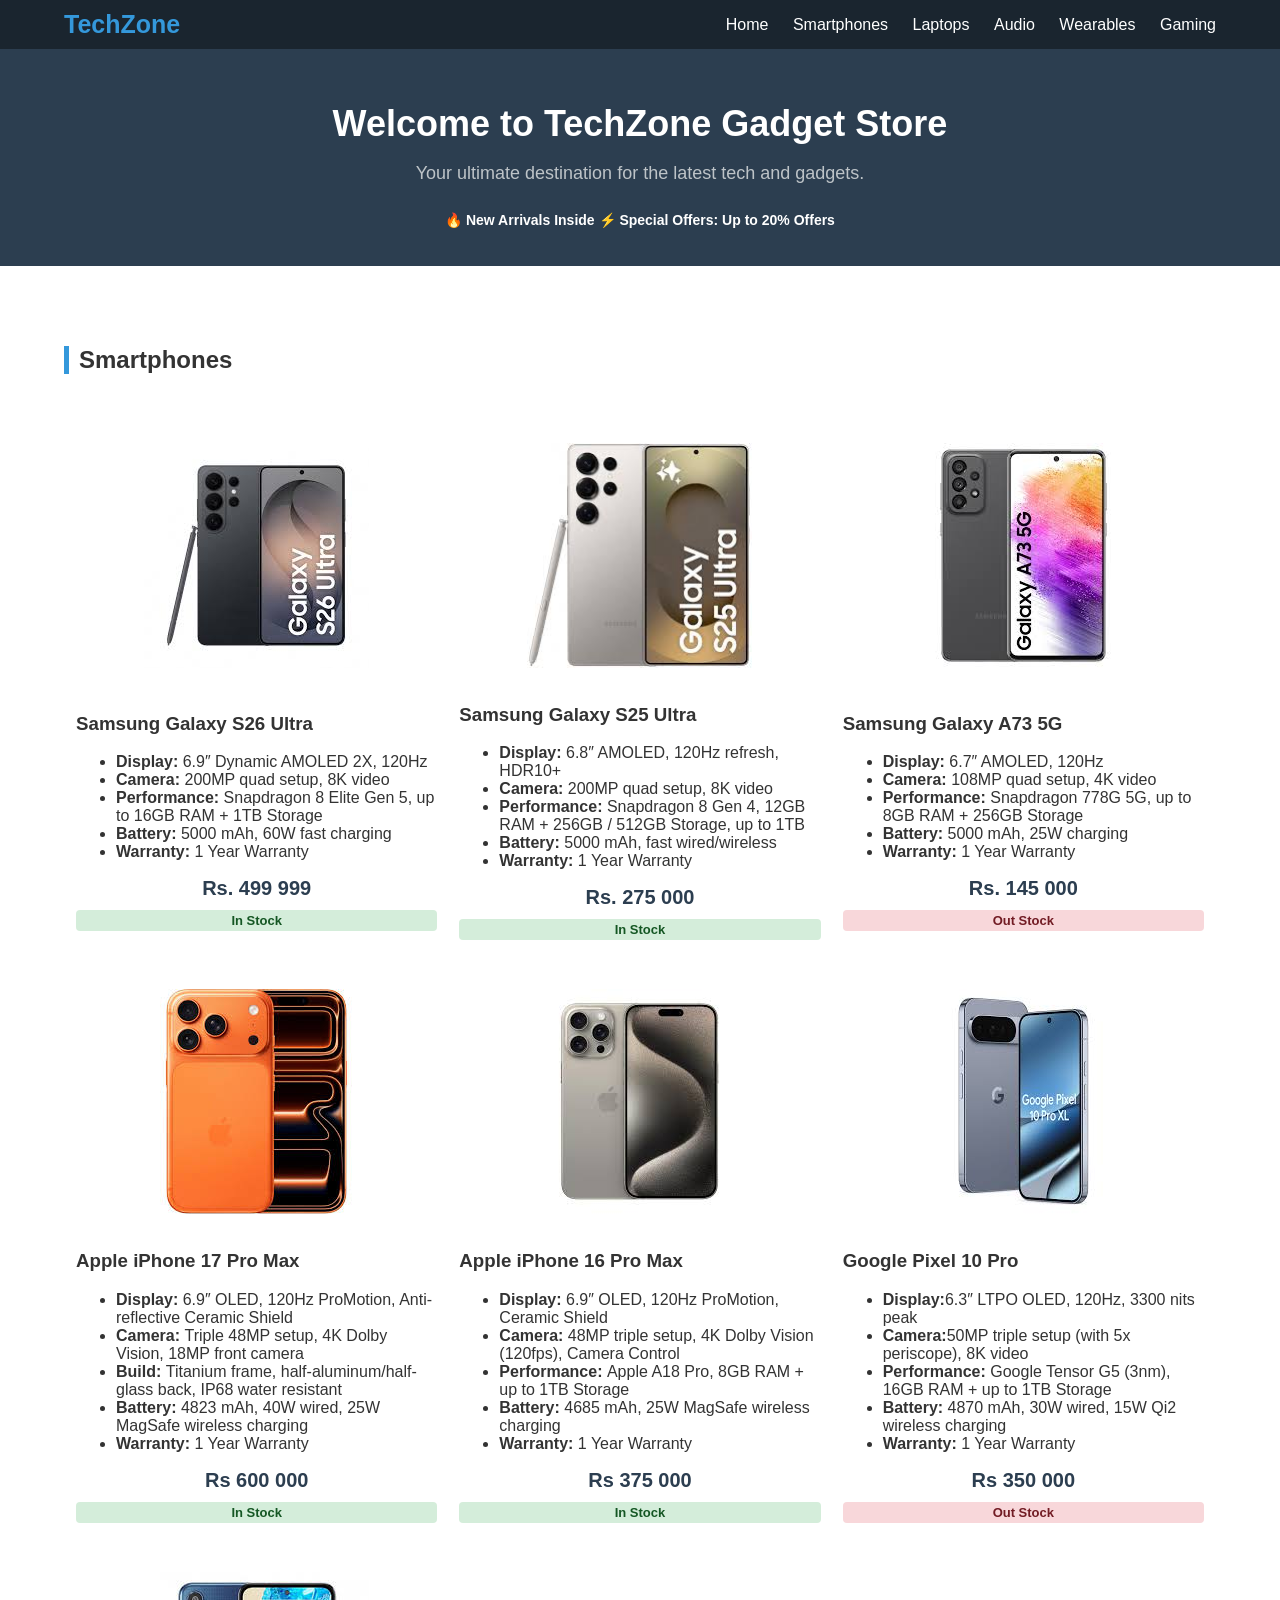
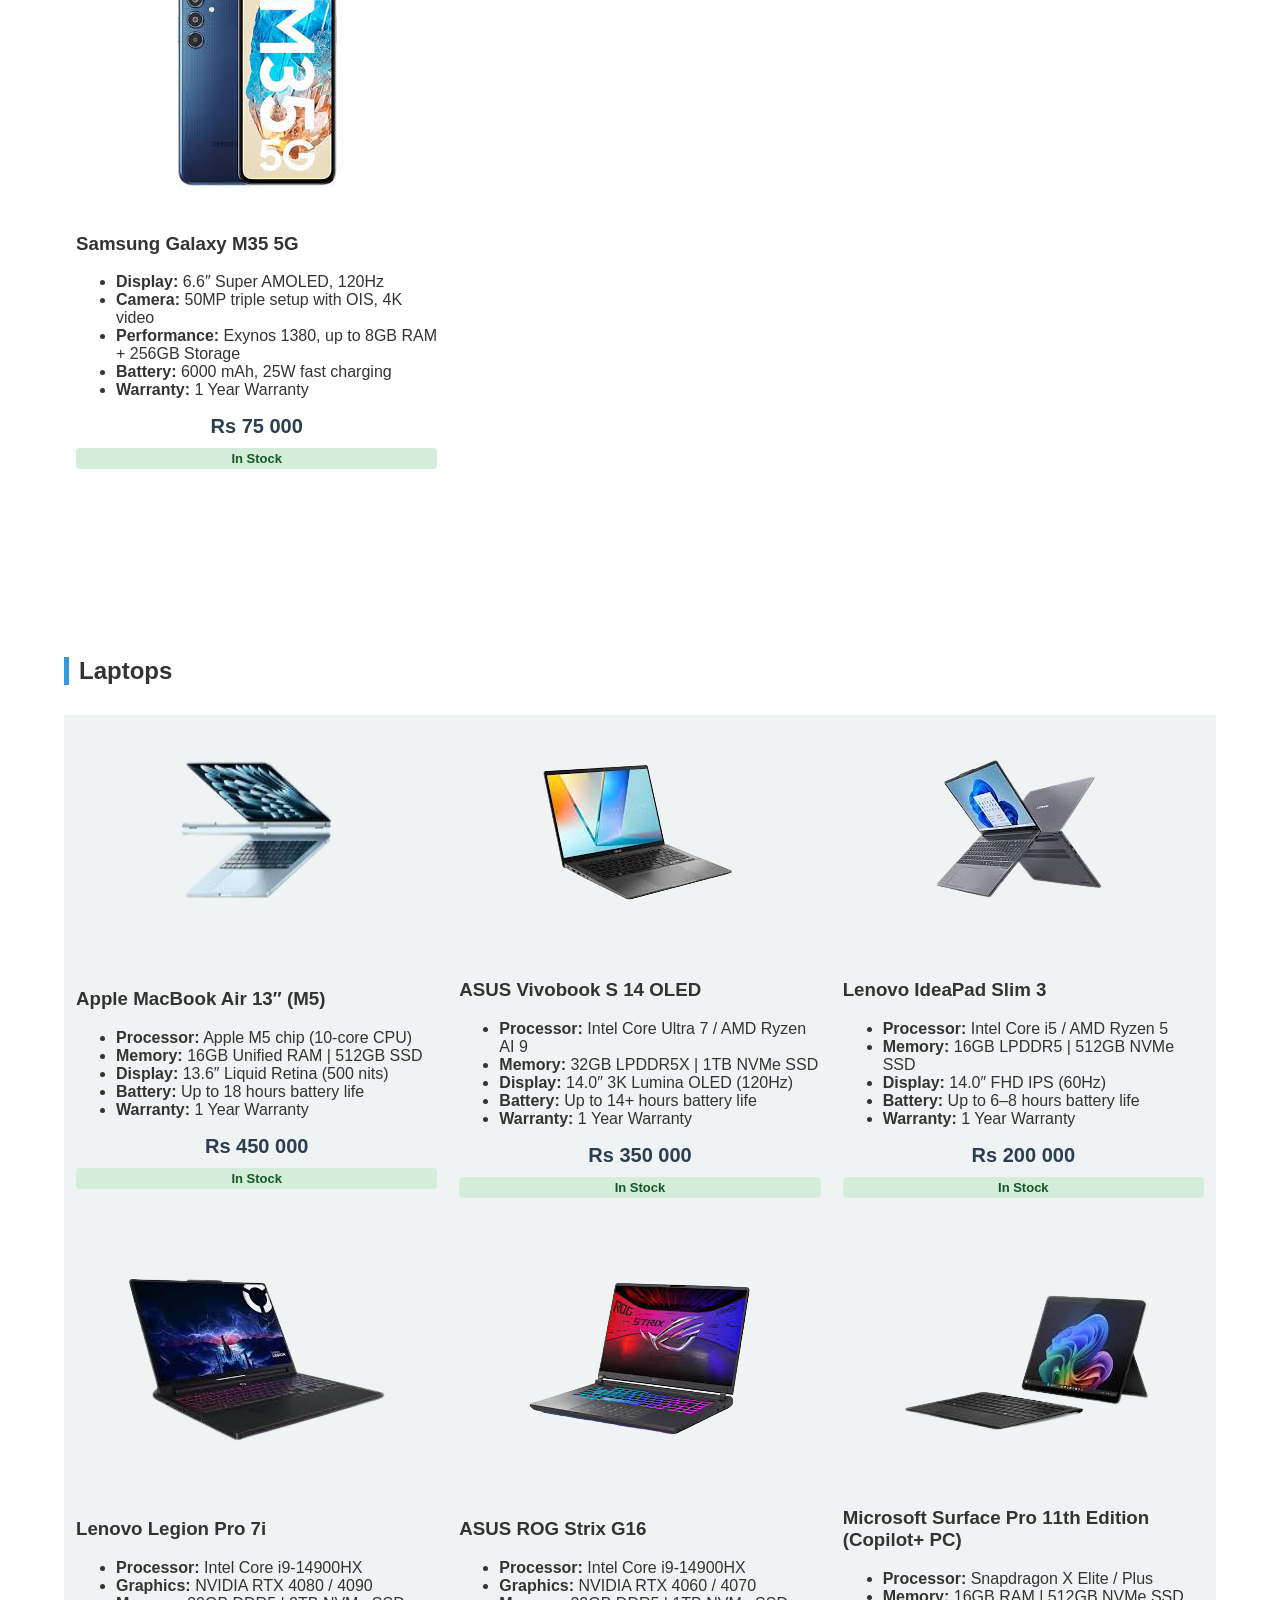
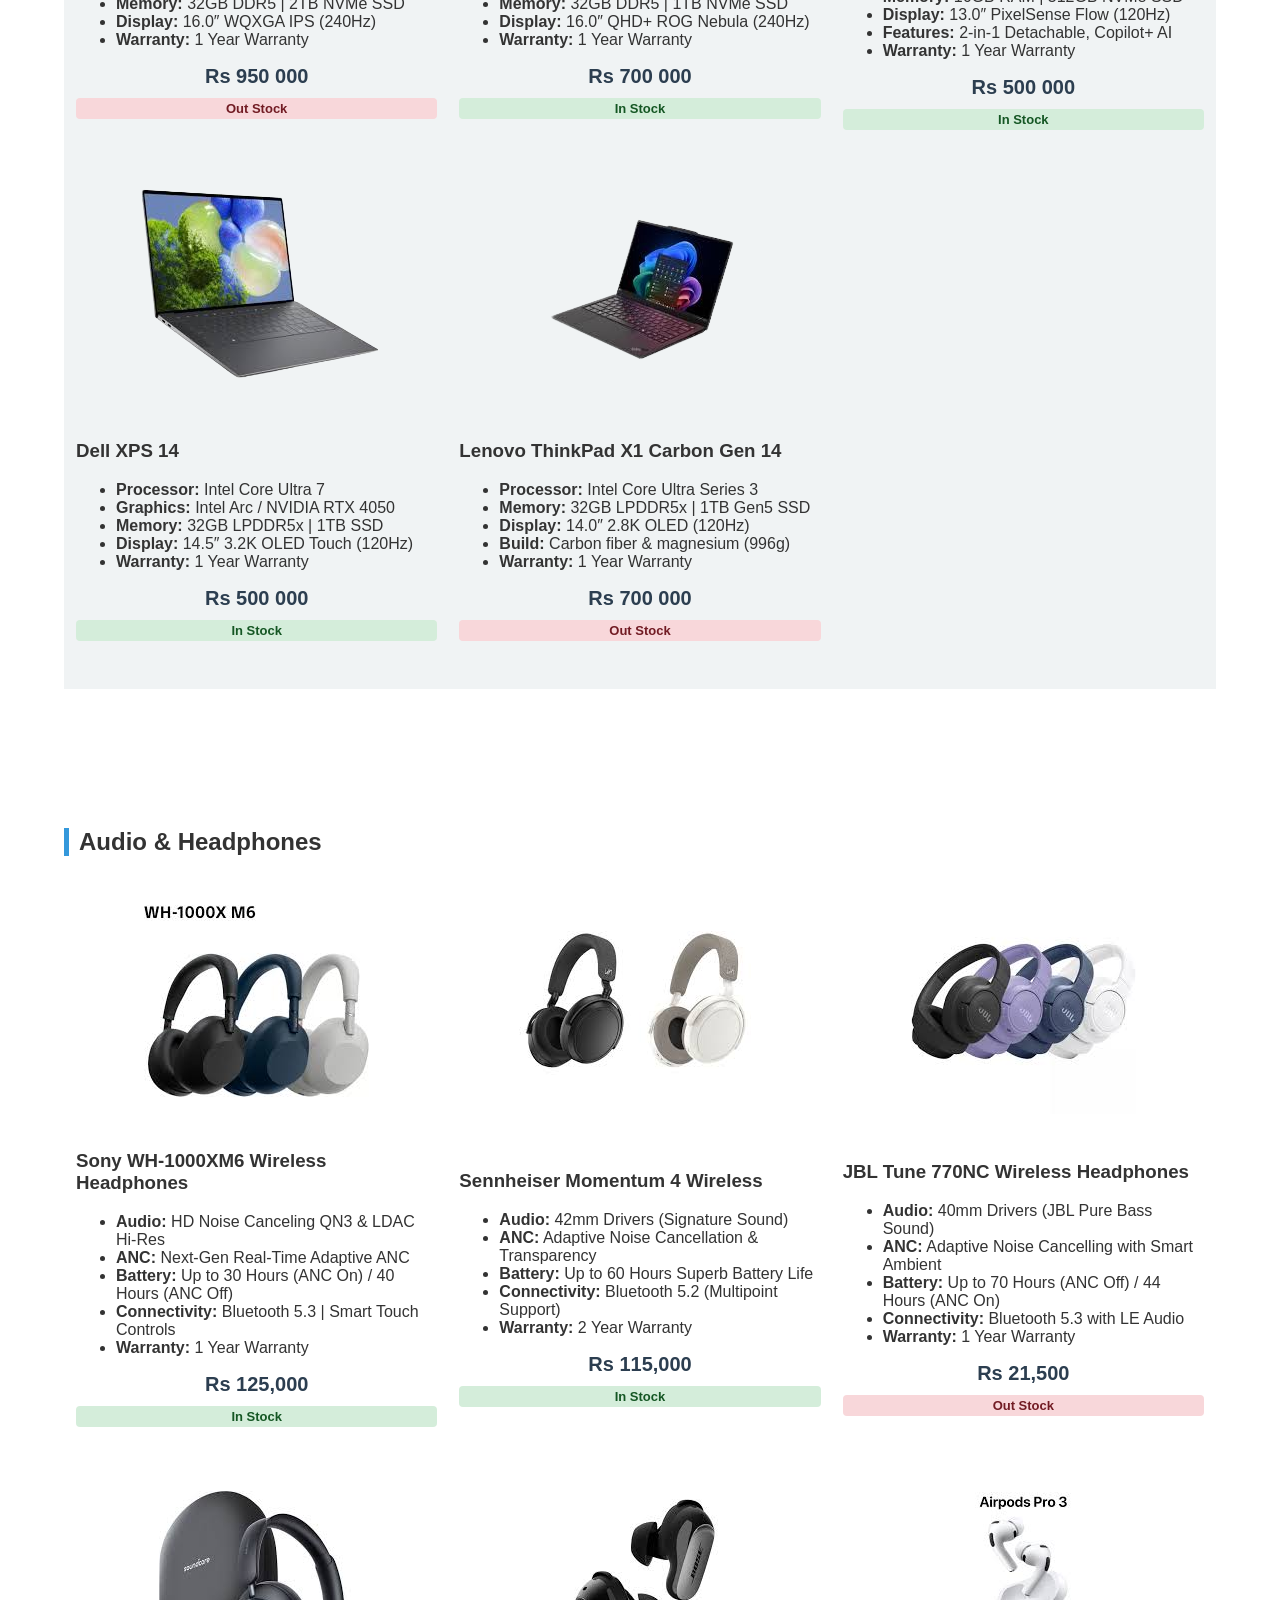
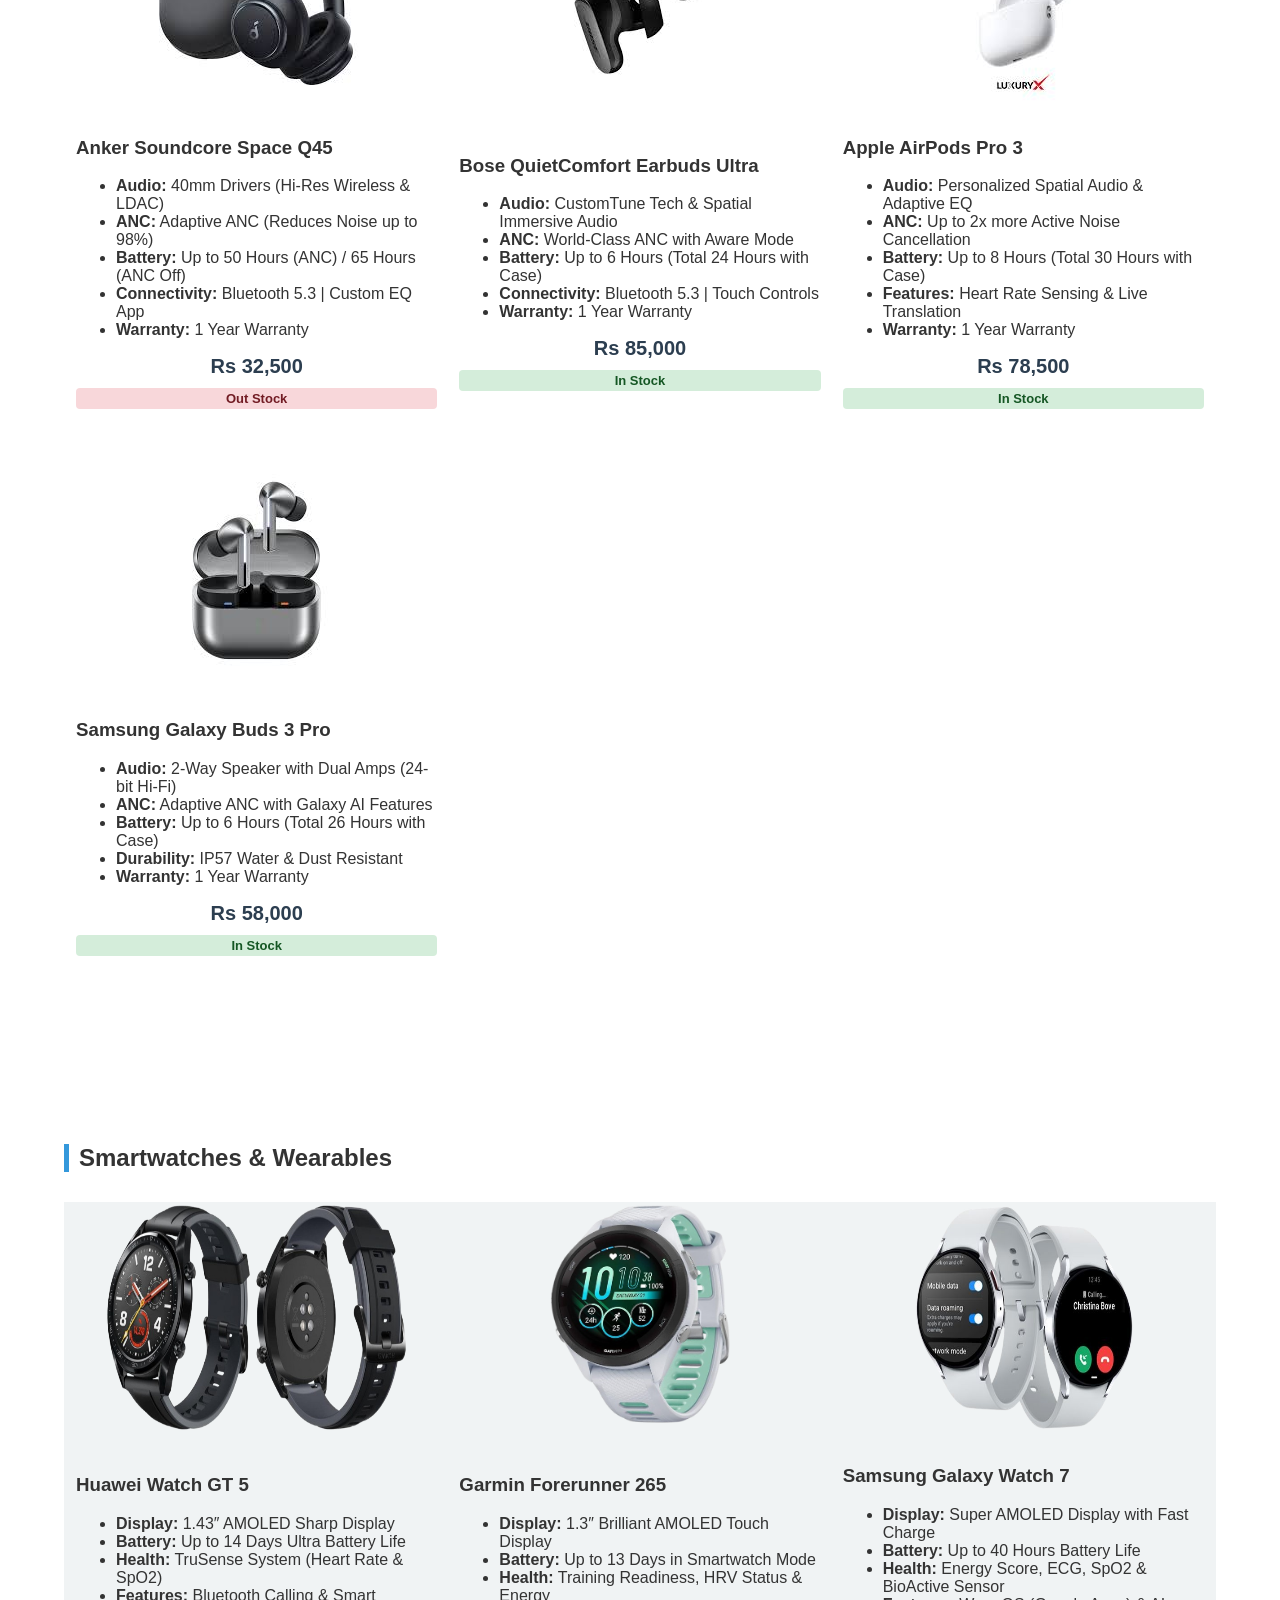
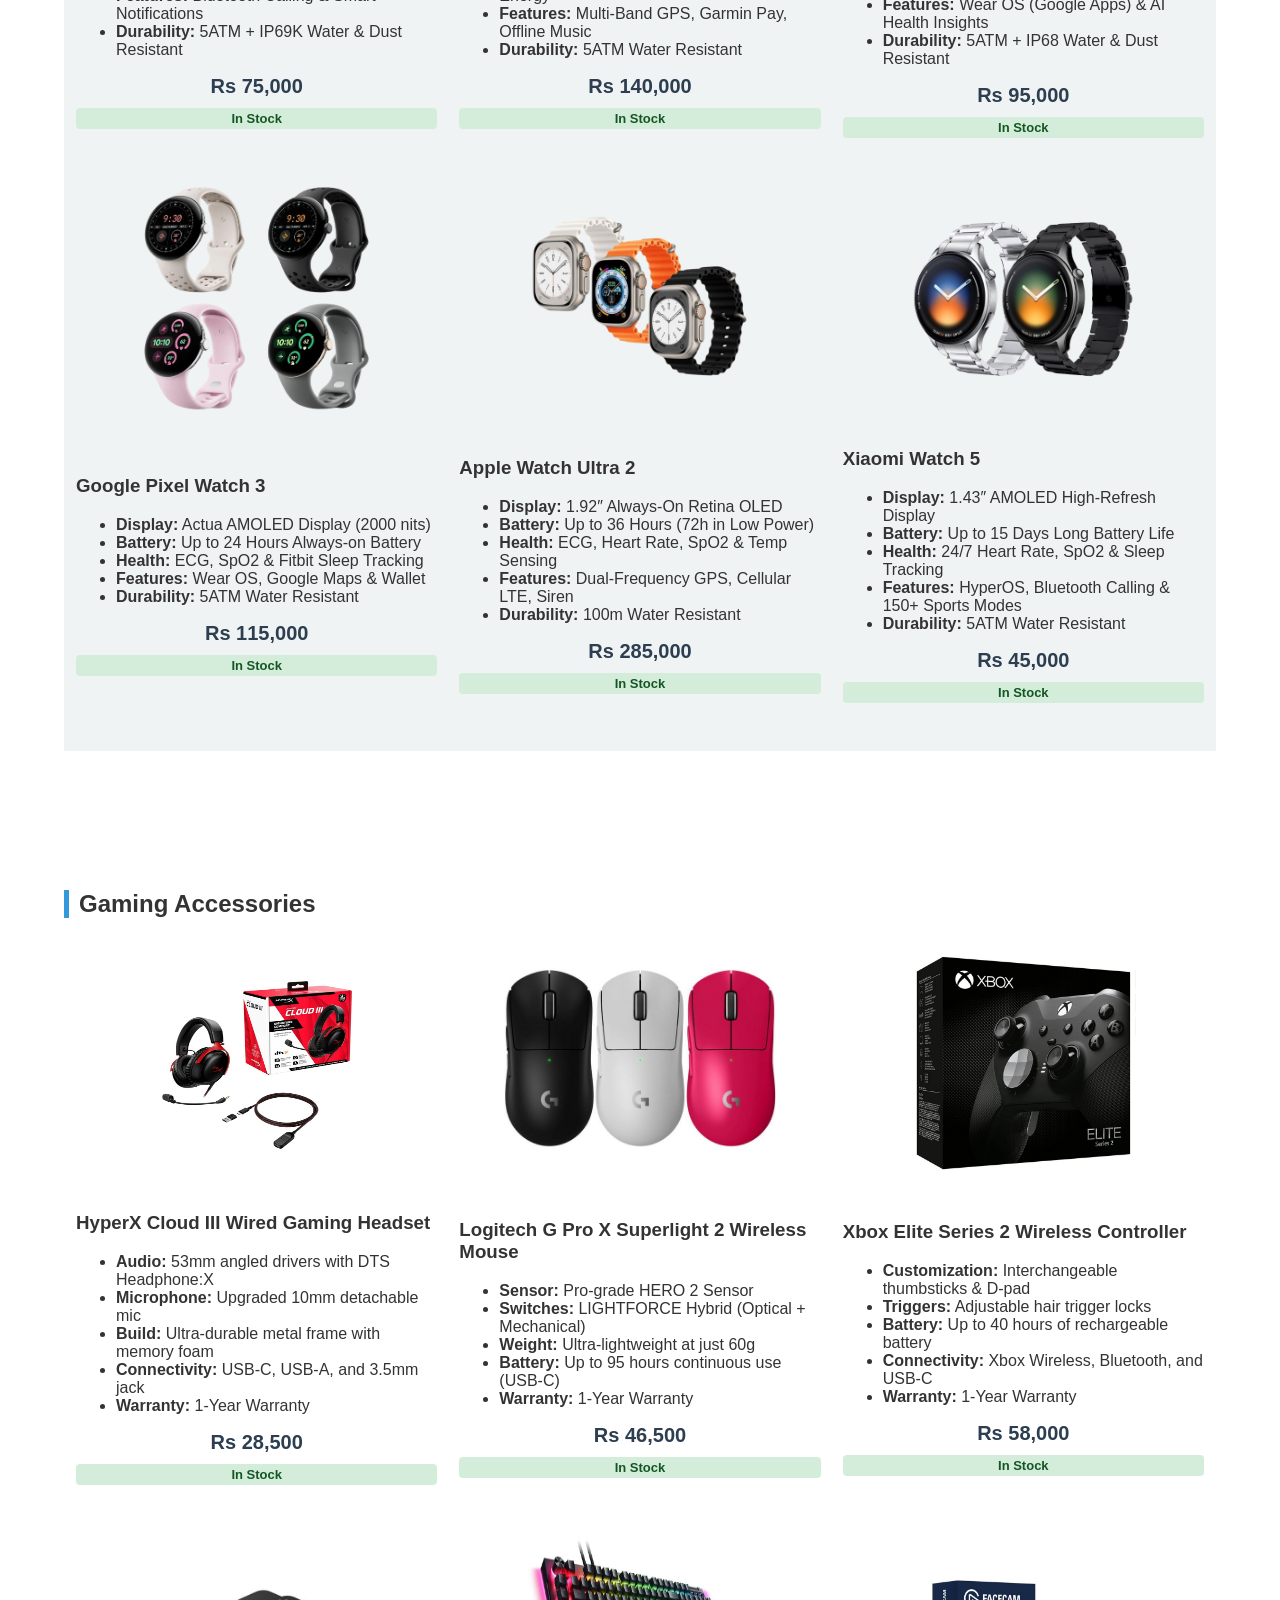
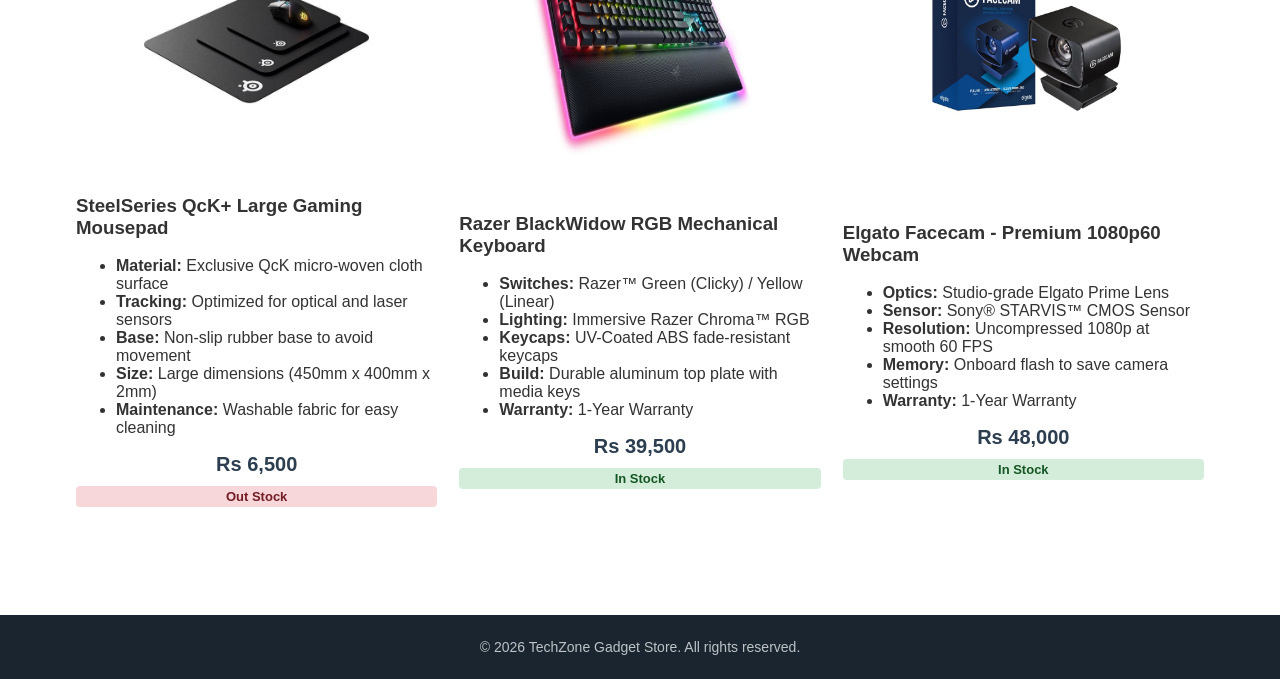
==== commit c7b900bd: "Add files via upload" ====
--- a/index.html
+++ b/index.html
@@ -48,12 +48,10 @@
                 <td style="padding: 10px;">
                     <h3>Samsung Galaxy S26 Ultra</h3>
                     <ul>
-                        <li> <b>Display:</b> 6.9″ Dynamic AMOLED 2X, 120Hz</li>
+                        <li><b>Display:</b> 6.9″ Dynamic AMOLED 2X, 120Hz</li>
                         <li><b>Camera:</b> 200MP quad setup, 8K video</li>
                         <li><b>Performance: </b> Snapdragon 8 Elite Gen 5, up to 16GB RAM + 1TB Storage</li>
-                        <li><b>Build: </b>Titanium frame, Gorilla Armor 2</li>
                         <li><b>Battery: </b>5000 mAh, 60W fast charging</li>
-                        <li><b>Features: </b>5G, Wi-Fi 7, S Pen stylus</li>
                         <li><b>Warranty: </b>1 Year Warranty</li>
                     </ul>
                     <div class="prize">Rs. 499 999</div>
@@ -64,12 +62,12 @@
                 <td style="padding: 10px;">
                     <h3>Samsung Galaxy S25 Ultra</h3>
                     <ul>
-                        <li> <b>Display:</b> 6.8″ AMOLED, 120Hz refresh, HDR10+</li>
+                        <li><b>Display:</b> 6.8″ AMOLED, 120Hz refresh, HDR10+</li>
                         <li><b>Camera:</b> 200MP quad setup, 8K video</li>
                         <li><b>Performance: </b> Snapdragon 8 Gen 4, 12GB RAM + 256GB / 512GB Storage, up to 1TB</li>
-                        <li><b>Build: </b>Titanium frame, Gorilla Armor</li>
+                        
                         <li><b>Battery: </b>5000 mAh, fast wired/wireless</li>
-                        <li><b>Features: </b>5G, Wi-Fi 7, DeX, stylus</li>
+                        
                         <li><b>Warranty: </b>1 Year Warranty</li>
                     </ul>
                     <div class="prize">Rs. 275 000</div>
@@ -83,9 +81,9 @@
                         <li> <b>Display:</b> 6.7″ AMOLED, 120Hz</li>
                         <li><b>Camera:</b> 108MP quad setup, 4K video</li>
                         <li><b>Performance: </b> Snapdragon 778G 5G, up to 8GB RAM + 256GB Storage</li>
-                        <li><b>Build: </b>Plastic body, IP67 water resistant</li>
+                        
                         <li><b>Battery: </b>5000 mAh, 25W charging</li>
-                        <li><b>Features: </b>5G, Wi-Fi 6, Fingerprint sensor</li>
+                        
                         <li><b>Warranty: </b>1 Year Warranty</li>
                     </ul>
                     <div class="prize">Rs. 145 000</div>
@@ -109,10 +107,10 @@
                     <ul>
                         <li> <b>Display: </b>6.9″ OLED, 120Hz ProMotion, Anti-reflective Ceramic Shield</li>
                         <li><b>Camera: </b>Triple 48MP setup, 4K Dolby Vision, 18MP front camera</li>
-                        <li><b>Performance: </b>Apple A19 Pro, 12GB RAM + up to 2TB Storage</li>
+                        
                         <li><b>Build: </b>Titanium frame, half-aluminum/half-glass back, IP68 water resistant</li>
                         <li><b>Battery: </b>4823 mAh, 40W wired, 25W MagSafe wireless charging</li>
-                        <li><b>Features: </b>5G, Wi-Fi 7, Apple Intelligence, Dynamic Island</li>
+                        
                         <li><b>Warranty: </b>1 Year Warranty</li>
                     </ul>
                     <div class="prize">Rs 600 000</div>
@@ -126,9 +124,9 @@
                         <li> <b>Display: </b>6.9″ OLED, 120Hz ProMotion, Ceramic Shield</li>
                         <li><b>Camera: </b>48MP triple setup, 4K Dolby Vision (120fps), Camera Control</li>
                         <li><b>Performance: </b>Apple A18 Pro, 8GB RAM + up to 1TB Storage</li>
-                        <li><b>Build: </b>Titanium frame, matte glass back, IP68 water resistant</li>
+                        
                         <li><b>Battery: </b>4685 mAh, 25W MagSafe wireless charging</li>
-                        <li><b>Features: </b>5G, Wi-Fi 7, Apple Intelligence, Dynamic Island</li>
+                        
                         <li><b>Warranty: </b>1 Year Warranty</li>
                     </ul>
                     <div class="prize">Rs 375 000</div>
@@ -142,9 +140,9 @@
                         <li> <b>Display:</b>6.3″ LTPO OLED, 120Hz, 3300 nits peak</li>
                         <li><b>Camera:</b>50MP triple setup (with 5x periscope), 8K video</li>
                         <li><b>Performance: </b>Google Tensor G5 (3nm), 16GB RAM + up to 1TB Storage</li>
-                        <li><b>Build: </b>Gorilla Glass Victus 2, matte back, glossy aluminum frame, IP68</li>
+                        
                         <li><b>Battery: </b>4870 mAh, 30W wired, 15W Qi2 wireless charging</li>
-                        <li><b>Features: </b>5G, Wi-Fi 7, Pro camera controls, magnetic Qi2 support</li>
+                        
                         <li><b>Warranty: </b>1 Year Warranty</li>
                     </ul>
                     <div class="prize">Rs 350 000</div>
@@ -165,9 +163,9 @@
                         <li> <b>Display: </b>6.6″ Super AMOLED, 120Hz</li>
                         <li><b>Camera: </b>50MP triple setup with OIS, 4K video</li>
                         <li><b>Performance: </b>Exynos 1380, up to 8GB RAM + 256GB Storage</li>
-                        <li><b>Build: </b>Glass back, plastic frame (no IP rating)</li>
+                        
                         <li><b>Battery: </b>6000 mAh, 25W fast charging</li>
-                        <li><b>Features: </b>5G, Wi-Fi 6, Side-mounted fingerprint</li>
+                        
                         <li><b>Warranty: </b>1 Year Warranty</li>
                     </ul>
                     <div class="prize">Rs 75 000</div>
@@ -196,15 +194,11 @@
                 <td style="padding: 10px;">
                     <h3>Apple MacBook Air 13″ (M5)</h3>
                     <ul>
-                        <li><b>Processor (CPU): </b> Apple M5 chip (10-core CPU)</li>
-                        <li><b>RAM:</b> 16GB Unified Memory (Configurable up to 24GB)</li>
-                        <li><b>Storage: </b> 512GB NVMe SSD (Configurable up to 2TB)</li>
-                        <li><b>Graphics (GPU): </b> Integrated 10-core Apple GPU</li>
-                        <li><b>Display: </b> 13.6″ Liquid Retina, 60Hz, 500 nits brightness</li>
-                        <li><b>Battery: </b> 52.6 Wh (Up to 18 hours battery life)</li>
-                        <li><b>Build & Weight: </b> Aluminum unibody, Fanless design, 1.24 kg</li>
-                        <li><b>Features: </b> Wi-Fi 7, Dual Thunderbolt 4 ports, Apple Intelligence</li>
-                        <li><b>Warranty: </b> 1 Year Warranty</li>
+                        <li><b>Processor:</b> Apple M5 chip (10-core CPU)</li>
+                        <li><b>Memory:</b> 16GB Unified RAM | 512GB SSD</li>
+                        <li><b>Display:</b> 13.6″ Liquid Retina (500 nits)</li>
+                        <li><b>Battery:</b> Up to 18 hours battery life</li>
+                        <li><b>Warranty:</b> 1 Year Warranty</li>
                     </ul>
                     <div class="prize">Rs 450 000</div>
                     <div class="in-stock">In Stock</div>
@@ -214,15 +208,11 @@
                 <td style="padding: 10px;">
                     <h3>ASUS Vivobook S 14 OLED</h3>
                     <ul>
-                        <li><b>Processor (CPU): </b> Intel Core Ultra 7 (Series 3) / AMD Ryzen AI 9 HX 370</li>
-                        <li><b>RAM:</b> Up to 32GB LPDDR5X</li>
-                        <li><b>Storage: </b> 1TB PCIe 4.0 NVMe SSD</li>
-                        <li><b>Graphics (GPU): </b> Integrated Intel Arc / AMD Radeon Graphics</li>
-                        <li><b>Display: </b> 14.0″ 3K Lumina OLED, 120Hz, 600 nits peak</li>
-                        <li><b>Battery: </b> 75 Wh (Up to 14+ hours battery life)</li>
-                        <li><b>Build & Weight: </b> Premium Aluminum chassis, 1.3 kg, MIL-STD-810H durability</li>
-                        <li><b>Features: </b> Wi-Fi 7, Thunderbolt 4 / USB4, Single-zone RGB keyboard, Copilot AI key</li>
-                        <li><b>Warranty: </b> 1 Year Warranty</li>
+                        <li><b>Processor:</b> Intel Core Ultra 7 / AMD Ryzen AI 9</li>
+                        <li><b>Memory:</b> 32GB LPDDR5X | 1TB NVMe SSD</li>
+                        <li><b>Display:</b> 14.0″ 3K Lumina OLED (120Hz)</li>
+                        <li><b>Battery:</b> Up to 14+ hours battery life</li>
+                        <li><b>Warranty:</b> 1 Year Warranty</li>
                     </ul>
                     <div class="prize">Rs 350 000</div>
                     <div class="in-stock">In Stock</div>
@@ -232,15 +222,11 @@
                 <td style="padding: 10px;">
                     <h3>Lenovo IdeaPad Slim 3</h3>
                     <ul>
-                        <li><b>Processor (CPU): </b> Intel Core i3 / i5 / i7 (13th Gen or newer) / AMD Ryzen 5 / 7 7000 Series</li>
-                        <li><b>RAM:</b> Up to 16GB LPDDR5 (Soldered)</li>
-                        <li><b>Storage: </b> Up to 512GB / 1TB PCIe 4.0 NVMe SSD</li>
-                        <li><b>Graphics (GPU): </b> Integrated Intel UHD / Iris Xe / AMD Radeon Graphics</li>
-                        <li><b>Display: </b> 14.0″ or 15.6″ FHD (1920x1080) IPS, 60Hz, 300 nits</li>
-                        <li><b>Battery: </b> 47 Wh (Up to 6–8 hours battery life)</li>
-                        <li><b>Build & Weight: </b> PC-ABS plastic chassis, 1.37 kg (14″) / 1.55 kg (15.6″)</li>
-                        <li><b>Features: </b> Wi-Fi 6, USB-C (Power Delivery & DisplayPort), HD Webcam with Privacy Shutter</li>
-                        <li><b>Warranty: </b> 1 Year Warranty</li>
+                        <li><b>Processor:</b> Intel Core i5 / AMD Ryzen 5</li>
+                        <li><b>Memory:</b> 16GB LPDDR5 | 512GB NVMe SSD</li>
+                        <li><b>Display:</b> 14.0″ FHD IPS (60Hz)</li>
+                        <li><b>Battery:</b> Up to 6–8 hours battery life</li>
+                        <li><b>Warranty:</b> 1 Year Warranty</li>
                     </ul>
                     <div class="prize">Rs 200 000</div>
                     <div class="in-stock">In Stock</div>
@@ -261,15 +247,11 @@
                 <td style="padding: 10px;">
                     <h3>Lenovo Legion Pro 7i</h3>
                     <ul>
-                        <li><b>Processor (CPU): </b> Intel Core i9-14900HX (14th Gen)</li>
-                        <li><b>RAM:</b> Up to 32GB DDR5 (5600MHz, Upgradeable)</li>
-                        <li><b>Storage: </b> Up to 2TB PCIe 4.0 NVMe SSD (Dual slots available)</li>
-                        <li><b>Graphics (GPU): </b> Dedicated NVIDIA GeForce RTX 4080 / RTX 4090</li>
-                        <li><b>Display: </b> 16.0″ WQXGA (2560x1600) IPS, 240Hz, 500 nits, 100% DCI-P3</li>
-                        <li><b>Battery: </b> 99.9 Wh (Up to 4-5 hours battery life - non-gaming use)</li>
-                        <li><b>Build & Weight: </b> Aluminum top and bottom covers, Legion Coldfront 5.0 cooling, 2.62 kg</li>
-                        <li><b>Features: </b> Wi-Fi 6E / Wi-Fi 7, Thunderbolt 4, Per-key RGB Keyboard, LA2-Q AI Tuning Chip</li>
-                        <li><b>Warranty: </b> 1 Year Warranty</li>
+                        <li><b>Processor:</b> Intel Core i9-14900HX</li>
+                        <li><b>Graphics:</b> NVIDIA RTX 4080 / 4090</li>
+                        <li><b>Memory:</b> 32GB DDR5 | 2TB NVMe SSD</li>
+                        <li><b>Display:</b> 16.0″ WQXGA IPS (240Hz)</li>
+                        <li><b>Warranty:</b> 1 Year Warranty</li>
                     </ul>
                     <div class="prize">Rs 950 000</div>
                     <div class="out-stock">Out Stock</div>
@@ -279,15 +261,11 @@
                 <td style="padding: 10px;">
                     <h3>ASUS ROG Strix G16</h3>
                     <ul>
-                        <li><b>Processor (CPU): </b> Intel Core i7-14650HX / i9-14900HX (14th Gen)</li>
-                        <li><b>RAM:</b> Up to 32GB DDR5 (5600MHz, Upgradeable)</li>
-                        <li><b>Storage: </b> Up to 1TB / 2TB PCIe 4.0 NVMe SSD</li>
-                        <li><b>Graphics (GPU): </b> Dedicated NVIDIA GeForce RTX 4060 / RTX 4070 / RTX 4080</li>
-                        <li><b>Display: </b> 16.0″ QHD+ (2560x1600) ROG Nebula IPS, 240Hz, 100% DCI-P3</li>
-                        <li><b>Battery: </b> 90 Wh (Up to 5-6 hours battery life - non-gaming use)</li>
-                        <li><b>Build & Weight: </b> Aluminum top lid, ROG Eclipse Gray chassis, Tri-Fan cooling system, 2.50 kg</li>
-                        <li><b>Features: </b> Wi-Fi 6E / Wi-Fi 7, Thunderbolt 4, Per-key RGB keyboard, MUX Switch + Advanced Optimus</li>
-                        <li><b>Warranty: </b> 1 Year Warranty</li>
+                        <li><b>Processor:</b> Intel Core i9-14900HX</li>
+                        <li><b>Graphics:</b> NVIDIA RTX 4060 / 4070</li>
+                        <li><b>Memory:</b> 32GB DDR5 | 1TB NVMe SSD</li>
+                        <li><b>Display:</b> 16.0″ QHD+ ROG Nebula (240Hz)</li>
+                        <li><b>Warranty:</b> 1 Year Warranty</li>
                     </ul>
                     <div class="prize">Rs 700 000</div>
                     <div class="in-stock">In Stock</div>
@@ -297,15 +275,11 @@
                 <td style="padding: 10px;">
                     <h3>Microsoft Surface Pro 11th Edition (Copilot+ PC)</h3>
                     <ul>
-                        <li><b>Processor (CPU): </b> Snapdragon X Plus / Snapdragon X Elite</li>
-                        <li><b>RAM:</b> 16GB / 32GB LPDDR5x</li>
-                        <li><b>Storage: </b> 256GB / 512GB / 1TB PCIe 4.0 NVMe SSD (Removable)</li>
-                        <li><b>Graphics (GPU): </b> Integrated Qualcomm Adreno GPU</li>
-                        <li><b>Display: </b> 13.0″ PixelSense Flow (OLED on Elite models / LCD on Plus models), 120Hz</li>
-                        <li><b>Battery: </b> 53 Wh (Up to 14 hours battery life)</li>
-                        <li><b>Build & Weight: </b> Premium Anodized Aluminum, 2-in-1 detachable form factor, 895g</li>
-                        <li><b>Features: </b> Wi-Fi 7, Dual USB4 / Thunderbolt 4 ports, Quad HD Front Camera, Copilot+ AI integration</li>
-                        <li><b>Warranty: </b> 1 Year Warranty</li>
+                        <li><b>Processor:</b> Snapdragon X Elite / Plus</li>
+                        <li><b>Memory:</b> 16GB RAM | 512GB NVMe SSD</li>
+                        <li><b>Display:</b> 13.0″ PixelSense Flow (120Hz)</li>
+                        <li><b>Features:</b> 2-in-1 Detachable, Copilot+ AI</li>
+                        <li><b>Warranty:</b> 1 Year Warranty</li>
                     </ul>
                     <div class="prize">Rs 500 000</div>
                     <div class="in-stock">In Stock</div>
@@ -326,15 +300,11 @@
                 <td style="padding: 10px;">
                     <h3>Dell XPS 14</h3>
                     <ul>
-                        <li><b>Processor (CPU): </b> Intel Core Ultra 7 (Series 3)</li>
-                        <li><b>RAM:</b> Up to 64GB LPDDR5x (Soldered)</li>
-                        <li><b>Storage: </b> Up to 2TB PCIe 4.0 NVMe SSD</li>
-                        <li><b>Graphics (GPU): </b> Intel Arc Graphics / Dedicated NVIDIA GeForce RTX 4050</li>
-                        <li><b>Display: </b> 14.5″ 3.2K OLED Touchscreen, 120Hz, 500 nits</li>
-                        <li><b>Battery: </b> 69.5 Wh (Up to 10-12 hours battery life)</li>
-                        <li><b>Build & Weight: </b> CNC Machined Aluminum, Gorilla Glass 3, Seamless glass haptic touchpad, 1.68 kg</li>
-                        <li><b>Features: </b> Wi-Fi 7, 3x Thunderbolt 4 ports, microSD card reader, Row of capacitive touch function keys</li>
-                        <li><b>Warranty: </b> 1Year Warranty</li>
+                        <li><b>Processor:</b> Intel Core Ultra 7</li>
+                        <li><b>Graphics:</b> Intel Arc / NVIDIA RTX 4050</li>
+                        <li><b>Memory:</b> 32GB LPDDR5x | 1TB SSD</li>
+                        <li><b>Display:</b> 14.5″ 3.2K OLED Touch (120Hz)</li>
+                        <li><b>Warranty:</b> 1 Year Warranty</li>
                     </ul>
                     <div class="prize">Rs 500 000</div>
                     <div class="in-stock">In Stock</div>
@@ -344,15 +314,11 @@
                 <td style="padding: 10px;">
                     <h3>Lenovo ThinkPad X1 Carbon Gen 14</h3>
                     <ul>
-                        <li><b>Processor (CPU): </b> Intel Core Ultra Series 3</li>
-                        <li><b>RAM:</b> Up to 64GB LPDDR5x</li>
-                        <li><b>Storage: </b> Up to 2TB PCIe Gen5 NVMe SSD</li>
-                        <li><b>Graphics (GPU): </b> Integrated Intel Arc Graphics</li>
-                        <li><b>Display: </b> 14.0″ 2.8K OLED / WUXGA IPS, 120Hz</li>
-                        <li><b>Battery: </b> 58 Wh (Up to 15 hours battery life)</li>
-                        <li><b>Build & Weight: </b> Carbon fiber & magnesium alloy, 996g</li>
-                        <li><b>Features: </b> Wi-Fi 7, Thunderbolt 4, Haptic Touchpad, Copilot+ AI PC</li>
-                        <li><b>Warranty: </b> 1 Year Warranty</li>
+                        <li><b>Processor:</b> Intel Core Ultra Series 3</li>
+                        <li><b>Memory:</b> 32GB LPDDR5x | 1TB Gen5 SSD</li>
+                        <li><b>Display:</b> 14.0″ 2.8K OLED (120Hz)</li>
+                        <li><b>Build:</b> Carbon fiber & magnesium (996g)</li>
+                        <li><b>Warranty:</b> 1 Year Warranty</li>
                     </ul>
                     <div class="prize">Rs 700 000</div>
                     <div class="out-stock">Out Stock</div>
@@ -384,13 +350,11 @@
                 <td style="padding: 10px;">
                     <h3>Sony WH-1000XM6 Wireless Headphones</h3>
                     <ul>
-                        <li><b>Audio: </b> Studio-level Precision with HD Noise Canceling Processor QN3 & LDAC Hi-Res</li>
-                        <li><b>ANC: </b> Next-Gen Real-Time Adaptive Noise Cancellation</li>
-                        <li><b>Battery: </b> Up to 30 Hours with ANC On / 40 Hours with ANC Off </li>
-                        <li><b>Mic: </b> Intelligent Beamforming Mics with AI Instant Mute</li>
-                        <li><b>Connectivity: </b> Bluetooth 5.3</li>
-                        <li><b>Controls: </b> Smart Pause, Quick Attention & Touch Sensor Control Panel</li>
-                        <li><b>Warranty: </b> 1 Year Warranty</li>
+                        <li><b>Audio:</b> HD Noise Canceling QN3 & LDAC Hi-Res</li>
+                        <li><b>ANC:</b> Next-Gen Real-Time Adaptive ANC</li>
+                        <li><b>Battery:</b> Up to 30 Hours (ANC On) / 40 Hours (ANC Off)</li>
+                        <li><b>Connectivity:</b> Bluetooth 5.3 | Smart Touch Controls</li>
+                        <li><b>Warranty:</b> 1 Year Warranty</li>
                     </ul>
                     <div class="prize">Rs 125,000</div>
                     <div class="in-stock">In Stock</div>
@@ -400,13 +364,11 @@
                 <td style="padding: 10px;">
                     <h3>Sennheiser Momentum 4 Wireless</h3>
                     <ul>
-                        <li><b>Audio: </b> 42mm Drivers (Sennheiser Signature Sound)</li>
-                        <li><b>ANC:</b> Adaptive Noise Cancellation & Transparency Mode</li>
-                        <li><b>Battery: </b> Up to 60 Hours (Fast Charging)</li>
-                        <li><b>Mic: </b> 4x Mics with Wind Noise Reduction</li>
-                        <li><b>Connectivity: </b> Bluetooth 5.2 (Multipoint Support)</li>
-                        <li><b>Controls: </b> Smart Pause & Touch Controls</li>
-                        <li><b>Warranty: </b> 2 Year Warranty</li>
+                        <li><b>Audio:</b> 42mm Drivers (Signature Sound)</li>
+                        <li><b>ANC:</b> Adaptive Noise Cancellation & Transparency</li>
+                        <li><b>Battery:</b> Up to 60 Hours Superb Battery Life</li>
+                        <li><b>Connectivity:</b> Bluetooth 5.2 (Multipoint Support)</li>
+                        <li><b>Warranty:</b> 2 Year Warranty</li>
                     </ul>
                     <div class="prize">Rs 115,000</div>
                     <div class="in-stock">In Stock</div>
@@ -416,13 +378,11 @@
                  <td style="padding: 10px;">
                     <h3>JBL Tune 770NC Wireless Headphones</h3>
                     <ul>
-                        <li><b>Audio: </b> 40mm Drivers (JBL Pure Bass Sound)</li>
-                        <li><b>ANC: </b> Adaptive Noise Cancelling with Smart Ambient</li>
-                        <li><b>Battery: </b> Up to 70 Hours with ANC Off / 44 Hours with ANC On </li>
-                        <li><b>Mic: </b> Hands-free calls with VoiceAware</li>
-                        <li><b>Connectivity: </b> Bluetooth 5.3 with LE Audio </li>
-                        <li><b>Controls: </b> Custom EQ & Controls via JBL Headphones App</li>
-                        <li><b>Warranty: </b> 1 Year Warranty</li>
+                        <li><b>Audio:</b> 40mm Drivers (JBL Pure Bass Sound)</li>
+                        <li><b>ANC:</b> Adaptive Noise Cancelling with Smart Ambient</li>
+                        <li><b>Battery:</b> Up to 70 Hours (ANC Off) / 44 Hours (ANC On)</li>
+                        <li><b>Connectivity:</b> Bluetooth 5.3 with LE Audio</li>
+                        <li><b>Warranty:</b> 1 Year Warranty</li>
                     </ul>
                     <div class="prize">Rs 21,500</div> 
                     <div class="out-stock">Out Stock</div>
@@ -442,13 +402,11 @@
                 <td style="padding: 10px;">
                     <h3>Anker Soundcore Space Q45</h3>
                     <ul>
-                        <li><b>Audio: </b> 40mm Drivers (Hi-Res Wireless Audio & LDAC Support)</li>
-                        <li><b>ANC: </b> Adaptive Active Noise Cancelling (Reduces Noise up to 98%)</li>
-                        <li><b>Battery: </b> Up to 50 Hours with ANC / 65 Hours with ANC Off (Fast Charging)</li>
-                        <li><b>Mic: </b> 2x Mics with AI-Enhanced Clear Calls</li>
-                        <li><b>Connectivity: </b> Bluetooth 5.3 (Multipoint Support)</li>
-                        <li><b>Controls: </b> Custom EQ & Mode Control via Soundcore App</li>
-                        <li><b>Warranty: </b> 1 Year Warranty</li>
+                        <li><b>Audio:</b> 40mm Drivers (Hi-Res Wireless & LDAC)</li>
+                        <li><b>ANC:</b> Adaptive ANC (Reduces Noise up to 98%)</li>
+                        <li><b>Battery:</b> Up to 50 Hours (ANC) / 65 Hours (ANC Off)</li>
+                        <li><b>Connectivity:</b> Bluetooth 5.3 | Custom EQ App</li>
+                        <li><b>Warranty:</b> 1 Year Warranty</li>
                     </ul>
                     <div class="prize">Rs 32,500</div>
                     <div class="out-stock">Out Stock</div>
@@ -458,13 +416,11 @@
                 <td style="padding: 10px;">
                     <h3>Bose QuietComfort Earbuds Ultra</h3>
                     <ul>
-                        <li><b>Audio: </b> CustomTune Technology & Bose Immersive Audio (Spatial Audio)</li>
-                        <li><b>ANC: </b> World-Class Active Noise Cancelling with Aware Mode</li>
-                        <li><b>Battery: </b> Up to 6 Hours with ANC / Total 24 Hours with Case (Fast Charge: 20 min = 2 hrs)</li>
-                        <li><b>Mic: </b> 4x Mics Per Earbud for Crystal-Clear Calls</li>
-                        <li><b>Connectivity: </b> Bluetooth 5.3 (Snapdragon Sound & aptX Adaptive Support)</li>
-                        <li><b>Controls: </b> Touch Controls (Volume, Play/Pause, ANC Mode) & Bose App Support</li>
-                        <li><b>Warranty: </b> 1 Year Warranty</li>
+                        <li><b>Audio:</b> CustomTune Tech & Spatial Immersive Audio</li>
+                        <li><b>ANC:</b> World-Class ANC with Aware Mode</li>
+                        <li><b>Battery:</b> Up to 6 Hours (Total 24 Hours with Case)</li>
+                        <li><b>Connectivity:</b> Bluetooth 5.3 | Touch Controls</li>
+                        <li><b>Warranty:</b> 1 Year Warranty</li>
                     </ul>
                     <div class="prize">Rs 85,000</div>
                     <div class="in-stock">In Stock</div>
@@ -474,13 +430,11 @@
                     <td style="padding: 10px;">
                         <h3>Apple AirPods Pro 3</h3>
                         <ul>
-                            <li><b>Audio: </b> Multiport Acoustic Architecture (Personalized Spatial Audio & Adaptive EQ)</li>
-                            <li><b>ANC: </b> Up to 2x more Active Noise Cancellation & Transparency Mode</li>
-                            <li><b>Battery: </b> Up to 8 Hours with ANC / Total 30 Hours with MagSafe Case</li>
-                            <li><b>Health & Features: </b> Built-in Heart Rate Sensing & Live Translation (via Apple Intelligence)</li>
-                            <li><b>Connectivity: </b> Bluetooth 5.3 & IP57 Dust, Sweat and Water Resistance</li>
-                            <li><b>Controls: </b> Touch Control </li>
-                            <li><b>Warranty: </b> 1 Year Warranty</li>
+                            <li><b>Audio:</b> Personalized Spatial Audio & Adaptive EQ</li>
+                        <li><b>ANC:</b> Up to 2x more Active Noise Cancellation</li>
+                        <li><b>Battery:</b> Up to 8 Hours (Total 30 Hours with Case)</li>
+                        <li><b>Features:</b> Heart Rate Sensing & Live Translation</li>
+                        <li><b>Warranty:</b> 1 Year Warranty</li>
                         </ul>
                         <div class="prize">Rs 78,500</div>
                         <div class="in-stock">In Stock</div>
@@ -498,13 +452,11 @@
                 <td style="padding: 10px;">
                     <h3>Samsung Galaxy Buds 3 Pro</h3>
                     <ul>
-                        <li><b>Audio: </b> Enhanced 2-Way Speaker with Dual Amps (24-bit Hi-Fi Audio)</li>
-                        <li><b>ANC: </b> Adaptive ANC with Blade Lights & Galaxy AI (Siren/Voice Detect)</li>
-                        <li><b>Battery: </b> Up to 6 Hours with ANC / Total 26 Hours with Case (IP57 Water Resistant)</li>
-                        <li><b>Mic: </b> 3x Mics with High SNR & Voice Isolation</li>
-                        <li><b>Connectivity: </b> Bluetooth 5.4 (Auto Switch & Auracast Support)</li>
-                        <li><b>Controls: </b> Pinch & Swipe Touch Controls (Blade Design)</li>
-                        <li><b>Warranty: </b> 1 Year Warranty</li>
+                        <li><b>Audio:</b> 2-Way Speaker with Dual Amps (24-bit Hi-Fi)</li>
+                        <li><b>ANC:</b> Adaptive ANC with Galaxy AI Features</li>
+                        <li><b>Battery:</b> Up to 6 Hours (Total 26 Hours with Case)</li>
+                        <li><b>Durability:</b> IP57 Water & Dust Resistant</li>
+                        <li><b>Warranty:</b> 1 Year Warranty</li>
                     </ul>
                     <div class="prize">Rs 58,000</div>
                     <div class="in-stock">In Stock</div>
@@ -524,22 +476,88 @@
         <table style="width: 100%; height: auto; table-layout: fixed; background-color: #f0f3f4;">
 
             <tr align="center">
+                <td><img src="images/Smartwatches & Wearables/huawei.png" width="300px" height="225px" /></td>
+                <td><img src="images/Smartwatches & Wearables/germin 265.png" width="180px" height="225px" /></td>
+                <td><img src="images/Smartwatches & Wearables/samsung.png" width="225px" height="225px"/></td>
+            </tr>
+
+            <tr>
+                
+
+                <td style="padding: 10px;">
+                    <h3>Huawei Watch GT 5</h3>
+                    <ul>
+                        <li><b>Display:</b> 1.43″ AMOLED Sharp Display</li>
+                        <li><b>Battery:</b> Up to 14 Days Ultra Battery Life</li>
+                        <li><b>Health:</b> TruSense System (Heart Rate & SpO2)</li>
+                        <li><b>Features:</b> Bluetooth Calling & Smart Notifications</li>
+                        <li><b>Durability:</b> 5ATM + IP69K Water & Dust Resistant</li>
+                    </ul>
+                    <div class="prize">Rs 75,000</div>
+                    <div class="in-stock">In Stock</div>
+                    <br><br>
+                </td>
+
+                <td style="padding: 10px;">
+                    <h3>Garmin Forerunner 265</h3>
+                    <ul>
+                        <li><b>Display:</b> 1.3″ Brilliant AMOLED Touch Display</li>
+                        <li><b>Battery:</b> Up to 13 Days in Smartwatch Mode</li>
+                        <li><b>Health:</b> Training Readiness, HRV Status & Energy</li>
+                        <li><b>Features:</b> Multi-Band GPS, Garmin Pay, Offline Music</li>
+                        <li><b>Durability:</b> 5ATM Water Resistant</li>
+                    </ul>
+                    <div class="prize">Rs 140,000</div>
+                    <div class="in-stock">In Stock</div>
+                    <br><br>
+                </td>
+                
+                <td style="padding: 10px;">
+                    <h3>Samsung Galaxy Watch 7</h3>
+                    <ul>
+                        <li><b>Display:</b> Super AMOLED Display with Fast Charge</li>
+                        <li><b>Battery:</b> Up to 40 Hours Battery Life</li>
+                        <li><b>Health:</b> Energy Score, ECG, SpO2 & BioActive Sensor</li>
+                        <li><b>Features:</b> Wear OS (Google Apps) & AI Health Insights</li>
+                        <li><b>Durability:</b> 5ATM + IP68 Water & Dust Resistant</li>
+                    </ul>
+                    <div class="prize">Rs 95,000</div>
+                    <div class="in-stock">In Stock</div>
+                    <br><br>
+                </td>
+
+            </tr>
+
+            <tr align="center">
+                <td><img src="images/Smartwatches & Wearables/google.png" width="225px" height="225px" /></td>
                 <td><img src="images/Smartwatches & Wearables/apple.png" width="225px" height="225px" /></td>
-                <td><img src="images/Smartwatches & Wearables/google.png" width="225px" height="225px" /></td>
-                <td><img src="images/Smartwatches & Wearables/germin 265.png" width="180px" height="225px" /></td>
-            </tr>
-
-            <tr>
+                
+                <td><img src="images/Smartwatches & Wearables/xiaomi.png" width="225px" height="225px"/></td>
+            </tr>
+
+            <tr>
+                <td style="padding: 10px;">
+                    <h3>Google Pixel Watch 3</h3>
+                    <ul>
+                        <li><b>Display:</b> Actua AMOLED Display (2000 nits)</li>
+                        <li><b>Battery:</b> Up to 24 Hours Always-on Battery</li>
+                        <li><b>Health:</b> ECG, SpO2 & Fitbit Sleep Tracking</li>
+                        <li><b>Features:</b> Wear OS, Google Maps & Wallet</li>
+                        <li><b>Durability:</b> 5ATM Water Resistant</li>
+                    </ul>
+                    <div class="prize">Rs 115,000</div>
+                    <div class="in-stock">In Stock</div>
+                    <br><br>
+                </td>
+
                 <td style="padding: 10px;">
                     <h3>Apple Watch Ultra 2</h3>
                     <ul>
-                        <li><b>Display: </b>1.92″ Always-On Retina OLED (3000 nits)</li>
-                        <li><b>Battery: </b>Up to 36 Hours (Up to 72 hours in Low Power Mode)</li>
-                        <li><b>Health Monitoring: </b>ECG, Heart Rate, SpO2 & Temperature Sensing</li>
-                        <li><b>Fitness: </b>Advanced Running Metrics, Dual-Frequency GPS & Diving App</li>
-                        <li><b>Features: </b>Cellular (LTE), Siren, Crash Detection & Action Button</li>
-                        <li><b>Durability: </b>100m Water Resistant </li>
-                        <li><b>Warranty: </b>1 Year Warranty</li>
+                        <li><b>Display:</b> 1.92″ Always-On Retina OLED </li>
+                        <li><b>Battery:</b> Up to 36 Hours (72h in Low Power)</li>
+                        <li><b>Health:</b> ECG, Heart Rate, SpO2 & Temp Sensing</li>
+                        <li><b>Features:</b> Dual-Frequency GPS, Cellular LTE, Siren</li>
+                        <li><b>Durability:</b> 100m Water Resistant</li>
                     </ul>
                     <div class="prize">Rs 285,000</div>
                     <div class="in-stock">In Stock</div>
@@ -547,88 +565,13 @@
                 </td>
 
                 <td style="padding: 10px;">
-                    <h3>Google Pixel Watch 3</h3>
-                    <ul>
-                        <li><b>Display: </b>1.2″ / 1.4″ Actua AMOLED Display (2000 nits)</li>
-                        <li><b>Battery: </b>Up to 24 Hours (Always-on Display active)</li>
-                        <li><b>Health Monitoring: </b>ECG, Heart Rate, SpO2 & Fitbit Sleep Tracking</li>
-                        <li><b>Fitness: </b>Custom Run Workouts, Readiness Score & Built-in GPS</li>
-                        <li><b>Features: </b>Wear OS, Google Maps, Wallet & Bluetooth Calling</li>
-                        <li><b>Durability: </b>5ATM Water Resistant</li>
-                        <li><b>Warranty: </b>1 Year Warranty</li>
-                    </ul>
-                    <div class="prize">Rs 115,000</div>
-                    <div class="in-stock">In Stock</div>
-                    <br><br>
-                </td>
-
-                <td style="padding: 10px;">
-                    <h3>Garmin Forerunner 265</h3>
-                    <ul>
-                        <li><b>Display: </b>1.3″ Brilliant AMOLED Touch Display</li>
-                        <li><b>Battery: </b>Up to 13 Days in Smartwatch Mode (Up to 20h in GPS mode)</li>
-                        <li><b>Health Monitoring: </b>Training Readiness, HRV Status, Sleep & Energy Monitoring</li>
-                        <li><b>Fitness: </b>Premium Running Metrics, Garmin Coach & Multi-Band GPS</li>
-                        <li><b>Features: </b>Garmin Pay, Offline Music (Spotify) & Smart Notifications</li>
-                        <li><b>Durability: </b>5ATM Water Resistant (Corning Gorilla Glass 3)</li>
-                        <li><b>Warranty: </b>1 Year Warranty</li>
-                    </ul>
-                    <div class="prize">Rs 140,000</div>
-                    <div class="in-stock">In Stock</div>
-                    <br><br>
-                </td>
-
-            </tr>
-
-            <tr align="center">
-                <td><img src="images/Smartwatches & Wearables/huawei.png" width="300px" height="225px" /></td>
-                <td><img src="images/Smartwatches & Wearables/samsung.png" width="225px" height="225px"/></td>
-                <td><img src="images/Smartwatches & Wearables/xiaomi.png" width="225px" height="225px"/></td>
-            </tr>
-
-            <tr>
-                <td style="padding: 10px;">
-                    <h3>Huawei Watch GT 5</h3>
-                    <ul>
-                        <li><b>Display: </b>1.43″ AMOLED Sharp Display</li>
-                        <li><b>Battery: </b>Up to 14 Days Battery Life</li>
-                        <li><b>Health Monitoring: </b>TruSense System (Heart Rate, SpO2 & Emotional Wellbeing)</li>
-                        <li><b>Fitness: </b>Pro-level Running & Cycling Metrics, Accurate GPS</li>
-                        <li><b>Features: </b>Bluetooth Calling, Smart Notifications & Custom Watch Faces</li>
-                        <li><b>Durability: </b>5ATM + IP69K Water & Dust Resistant</li>
-                        <li><b>Warranty: </b>One Year Warranty</li>
-                    </ul>
-                    <div class="prize">Rs 75,000</div>
-                    <div class="in-stock">In Stock</div>
-                    <br><br>
-                </td>
-
-                <td style="padding: 10px;">
-                    <h3>Samsung Galaxy Watch 7</h3>
-                    <ul>
-                        <li><b>Display: </b>1.3″ / 1.5″ Super AMOLED Display</li>
-                        <li><b>Battery: </b>Up to 40 Hours (With Fast Charging)</li>
-                        <li><b>Health Monitoring: </b>Energy Score, Heart Rate, ECG, SpO2 & BioActive Sensor</li>
-                        <li><b>Fitness: </b>100+ Workout Modes & Dual-Frequency GPS</li>
-                        <li><b>Features: </b>Wear OS (Google Apps), Bluetooth Calling & AI Health Insights</li>
-                        <li><b>Durability: </b>5ATM + IP68 Water & Dust Resistant (Armor Aluminum)</li>
-                        <li><b>Warranty: </b>One Year Warranty</li>
-                    </ul>
-                    <div class="prize">Rs 95,000</div>
-                    <div class="in-stock">In Stock</div>
-                    <br><br>
-                </td>
-
-                <td style="padding: 10px;">
                     <h3>Xiaomi Watch 5</h3>
                     <ul>
-                        <li><b>Display: </b>1.43″ AMOLED High-Refresh Display</li>
-                        <li><b>Battery: </b>Up to 15 Days Battery Life</li>
-                        <li><b>Health Monitoring: </b>24/7 Heart Rate, SpO2 & Advanced Sleep Tracking</li>
-                        <li><b>Fitness: </b>150+ Sports Modes & Dual-Band GNSS (GPS)</li>
-                        <li><b>Features: </b>HyperOS, Bluetooth Calling & Smart Notifications</li>
-                        <li><b>Durability: </b>5ATM Water Resistant (Premium Aluminum Bezel)</li>
-                        <li><b>Warranty: </b>One Year Warranty</li>
+                        <li><b>Display:</b> 1.43″ AMOLED High-Refresh Display</li>
+                        <li><b>Battery:</b> Up to 15 Days Long Battery Life</li>
+                        <li><b>Health:</b> 24/7 Heart Rate, SpO2 & Sleep Tracking</li>
+                        <li><b>Features:</b> HyperOS, Bluetooth Calling & 150+ Sports Modes</li>
+                        <li><b>Durability:</b> 5ATM Water Resistant</li>
                     </ul>
                     <div class="prize">Rs 45,000</div>
                     <div class="in-stock">In Stock</div>
@@ -650,90 +593,86 @@
             <tr align="center">
                 <td><img src="images/Gaming Accessories/Wired Gaming Headset.jfif" width="190px" height="225px" /></td>
                 <td><img src="images/Gaming Accessories/Wireless Gaming Mouse.jfif" width="px" height="190px"/></td>
+                <td><img src="images/Gaming Accessories/Xbox Elite Controller.jfif" width="225px" height="225px"/></td>
+            </tr>
+
+            <tr>
+                <td style="padding: 10px;">
+                    <h3>HyperX Cloud III Wired Gaming Headset</h3>
+                    <ul>
+                        <li><b>Audio:</b> 53mm angled drivers with DTS Headphone:X</li>
+                        <li><b>Microphone:</b> Upgraded 10mm detachable mic</li>
+                        <li><b>Build:</b> Ultra-durable metal frame with memory foam</li>
+                        <li><b>Connectivity:</b> USB-C, USB-A, and 3.5mm jack</li>
+                        <li><b>Warranty:</b> 1-Year Warranty</li>
+                    </ul>
+                    <div class="prize">Rs 28,500</div>
+                    <div class="in-stock">In Stock</div>
+                    <br><br>
+                </td>
+                
+                <td style="padding: 10px;">
+                    <h3>Logitech G Pro X Superlight 2 Wireless Mouse</h3>
+                    <ul>
+                        <li><b>Sensor:</b> Pro-grade HERO 2 Sensor</li>
+                        <li><b>Switches:</b> LIGHTFORCE Hybrid (Optical + Mechanical)</li>
+                        <li><b>Weight:</b> Ultra-lightweight at just 60g</li>
+                        <li><b>Battery:</b> Up to 95 hours continuous use (USB-C)</li>
+                        <li><b>Warranty:</b> 1-Year Warranty</li>
+                    </ul>
+                    <div class="prize">Rs 46,500</div>
+                    <div class="in-stock">In Stock</div>
+                    <br><br>
+                </td>
+                
+                <td style="padding: 10px;">
+                    <h3>Xbox Elite Series 2 Wireless Controller</h3>
+                    <ul>
+                        <li><b>Customization:</b> Interchangeable thumbsticks & D-pad</li>
+                        <li><b>Triggers:</b> Adjustable hair trigger locks</li>
+                        <li><b>Battery:</b> Up to 40 hours of rechargeable battery</li>
+                        <li><b>Connectivity:</b> Xbox Wireless, Bluetooth, and USB-C</li>
+                        <li><b>Warranty:</b> 1-Year Warranty</li>
+                    </ul>
+                    <div class="prize">Rs 58,000</div>
+                    <div class="in-stock">In Stock</div>
+                    <br><br>
+                </td>
+
+            </tr>
+
+             <tr align="center">
                 <td><img src="images/Gaming Accessories/Gaming mouse Surface.jfif" width="225px" height="225px"/></td>
-            </tr>
-
-            <tr>
-                <td style="padding: 10px;">
-                    <h3>HyperX Cloud III Wired Gaming Headset</h3>
-                    <ul>
-                        <li><b>Audio: </b> Re-engineered 53mm angled drivers with DTS Headphone:X</li>
-                        <li><b>Microphone: </b> Upgraded 10mm crystal-clear mic (Detachable)</li>
-                        <li><b>Build Quality: </b> Ultra-durable full metal frame with premium memory foam</li>
-                        <li><b>Connectivity: </b> USB-C, USB-A, and 3.5mm triple compatibility</li>
-                        <li><b>Warranty: </b> 1-Year Warranty</li>
-                    </ul>
-                    <div class="prize">Rs 28,500</div>
-                    <div class="in-stock">In Stock</div>
-                    <br><br>
-                </td>
-                
-                <td style="padding: 10px;">
-                    <h3>Logitech G Pro X Superlight 2 Wireless Mouse</h3>
-                    <ul>
-                        <li><b>Sensor: </b> HERO 2 Sensor</li>
-                        <li><b>Switches: </b> LIGHTFORCE Hybrid Switches (Optical Speed + Mechanical Feel)</li>
-                        <li><b>Weight: </b> Ultra-lightweight at just 60g</li>
-                        <li><b>Battery Life: </b> Up to 95 hours of continuous battery life (USB-C)</li>
-                        <li><b>Polling Rate: </b> Pro-grade 2K / 4K wireless polling</li>
-                        <li><b>Warranty: </b> 1-Year Warranty</li>
-                    </ul>
-                    <div class="prize">Rs 46,500</div>
-                    <div class="in-stock">In Stock</div>
-                    <br><br>
-                </td>
-                
+                <td><img src="images/Gaming Accessories/RAzer Keyboard.jfif" width="225px" height="225px"/></td>
+                <td><img src="images/Gaming Accessories/ELGATO Facecam.jfif" width="225px" height="225px"/></td>
+                
+                
+             </tr>
+
+             <tr>
+ 
                 <td style="padding: 10px;">
                     <h3>SteelSeries QcK+ Large Gaming Mousepad</h3>
                     <ul>
-                        <li><b>Material: </b> Exclusive QcK micro-woven cloth surface</li>
-                        <li><b>Tracking: </b> Optimized for both optical and laser mouse sensors</li>
-                        <li><b>Base: </b> Non-slip rubber base to eliminate unwanted movement</li>
-                        <li><b>Size: </b> Large dimensions (450mm x 400mm x 2mm) for low-DPI gaming</li>
-                        <li><b>Durability: </b> Washable fabric for easy cleaning</li>
+                        <li><b>Material:</b> Exclusive QcK micro-woven cloth surface</li>
+                        <li><b>Tracking:</b> Optimized for optical and laser sensors</li>
+                        <li><b>Base:</b> Non-slip rubber base to avoid movement</li>
+                        <li><b>Size:</b> Large dimensions (450mm x 400mm x 2mm)</li>
+                        <li><b>Maintenance:</b> Washable fabric for easy cleaning</li>
                     </ul>
                     <div class="prize">Rs 6,500</div>
                     <div class="out-stock">Out Stock</div>
                     <br><br>
                 </td>
 
-
-            </tr>
-
-             <tr align="center">
-                <td><img src="images/Gaming Accessories/Xbox Elite Controller.jfif" width="225px" height="225px"/></td>
-                <td><img src="images/Gaming Accessories/RAzer Keyboard.jfif" width="225px" height="225px"/></td>
-                <td><img src="images/Gaming Accessories/ELGATO Facecam.jfif" width="225px" height="225px"/></td>
-                
-                
-             </tr>
-
-             <tr>
-
-                <td style="padding: 10px;">
-                    <h3>Xbox Elite Series 2 Wireless Controller</h3>
-                    <ul>
-                        <li><b>Customization: </b> Interchangeable thumbsticks, paddle shapes, and D-pad</li>
-                        <li><b>Triggers: </b> Adjustable hair trigger locks for faster firing</li>
-                        <li><b>Grip: </b> Wrap-around rubberized grip for intense gaming sessions</li>
-                        <li><b>Battery: </b> Up to 40 hours of rechargeable battery life</li>
-                        <li><b>Connectivity: </b> Xbox Wireless, Bluetooth, and USB-C</li>
-                        <li><b>Warranty: </b> 1-Year Warranty</li>
-                    </ul>
-                    <div class="prize">Rs 58,000</div>
-                    <div class="in-stock">In Stock</div>
-                    <br><br>
-                </td>
-
                 <td style="padding: 10px;">
                     <h3>Razer BlackWidow RGB Mechanical Keyboard</h3>
                     <ul>
-                        <li><b>Switches: </b> Razer™ Green (Clicky) / Yellow (Linear) Mechanical Switches</li>
-                        <li><b>Lighting: </b> Immersive Razer Chroma™ RGB</li>
-                        <li><b>Keycaps: </b> UV-Coated ABS keycaps to prevent fading</li>
-                        <li><b>Controls: </b> Multi-function digital dial and dedicated media keys</li>
-                        <li><b>Build: </b> Durable aluminum top plate with cable routing options</li>
-                        <li><b>Warranty: </b> 1-Year Warranty</li>
+                        <li><b>Switches:</b> Razer™ Green (Clicky) / Yellow (Linear)</li>
+                        <li><b>Lighting:</b> Immersive Razer Chroma™ RGB</li>
+                        <li><b>Keycaps:</b> UV-Coated ABS fade-resistant keycaps</li>
+                        <li><b>Build:</b> Durable aluminum top plate with media keys</li>
+                        <li><b>Warranty:</b> 1-Year Warranty</li>
                     </ul>
                     <div class="prize">Rs 39,500</div>
                     <div class="in-stock">In Stock</div>
@@ -743,12 +682,11 @@
                 <td style="padding: 10px;">
                     <h3>Elgato Facecam - Premium 1080p60 Webcam</h3>
                     <ul>
-                        <li><b>Optics: </b> Studio-grade Elgato Prime Lens </li>
-                        <li><b>Sensor: </b> Sony® STARVIS™ CMOS Sensor </li>
-                        <li><b>Resolution: </b> Uncompressed 1080p at smooth 60 FPS</li>
-                        <li><b>Software: </b> Camera Hub App for advanced DSLR-like manual controls</li>
-                        <li><b>Memory: </b> Onboard flash to save settings directly to the camera</li>
-                        <li><b>Warranty: </b> 1-Year Warranty</li>
+                       <li><b>Optics:</b> Studio-grade Elgato Prime Lens</li>
+                        <li><b>Sensor:</b> Sony® STARVIS™ CMOS Sensor</li>
+                        <li><b>Resolution:</b> Uncompressed 1080p at smooth 60 FPS</li>
+                        <li><b>Memory:</b> Onboard flash to save camera settings</li>
+                        <li><b>Warranty:</b> 1-Year Warranty</li>
                     </ul>
                     <div class="prize">Rs 48,000</div>
                     <div class="in-stock">In Stock</div>
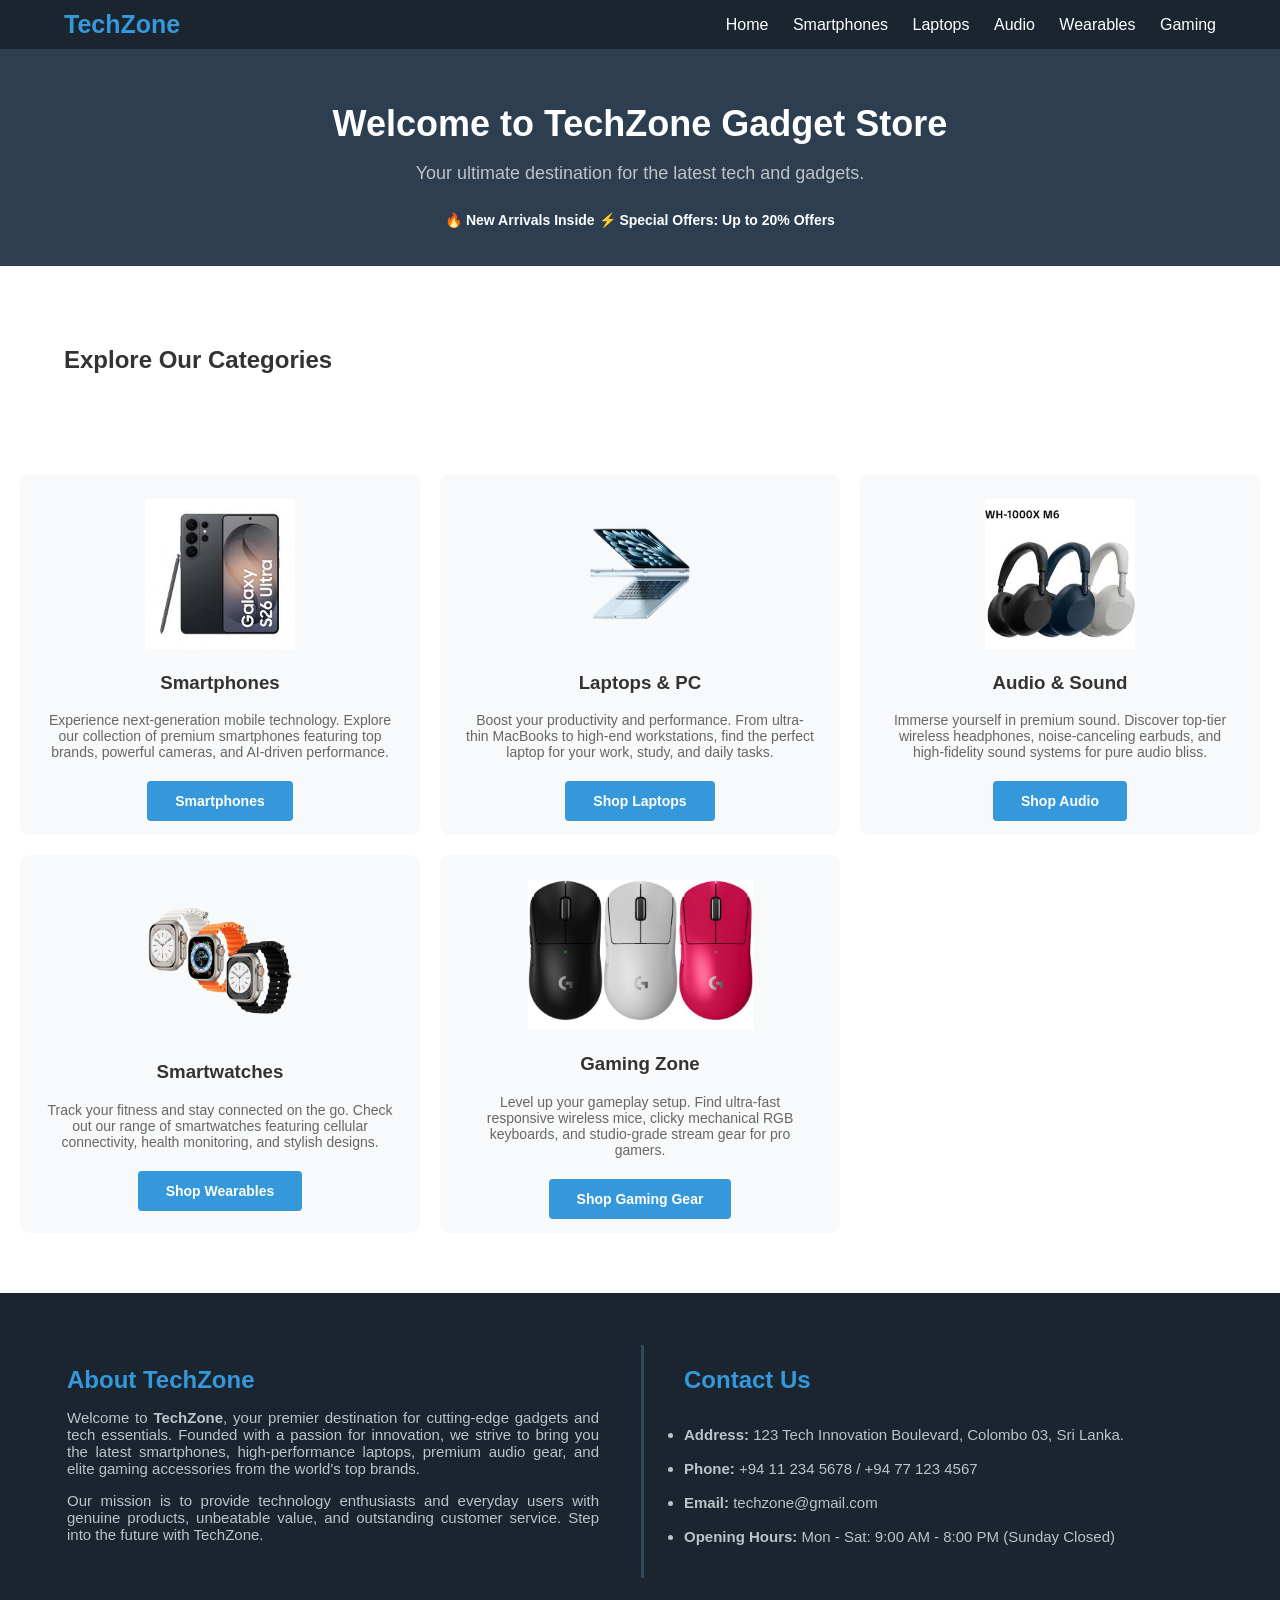
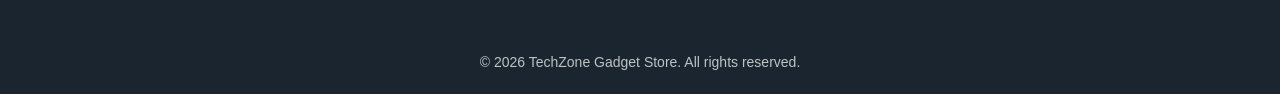
==== commit 4118a9be: "Add files via upload" ====
--- a/index.html
+++ b/index.html
@@ -11,702 +11,130 @@
         <header>
             <div class="TZ"><b>TechZone</b></div>
             <nav>
-                <a href="#home">Home</a>
-                <a href="#smartphones">Smartphones</a>
-                <a href="#laptops">Laptops</a>
-                <a href="#audio">Audio</a>
-                <a href="#wearables">Wearables</a>
-                <a href="#gaming">Gaming</a>
+                <a href="index.html">Home</a>
+                <a href="smartphones.html">Smartphones</a>
+                <a href="laptops.html">Laptops</a>
+                <a href="audio.html">Audio</a>
+                <a href="wearables.html">Wearables</a>
+                <a href="gaming.html">Gaming</a>
             </nav>
         </header>
 
-    <div class="hm" id="home">
+        <div class="hm" id="home">
 
-        <h1 class="hm-h1">Welcome to TechZone Gadget Store</h1>
-        <p class="hm-p">Your ultimate destination for the latest tech and gadgets.</p>
+            <h1 class="hm-h1">Welcome to TechZone Gadget Store</h1>
+            <p class="hm-p">Your ultimate destination for the latest tech and gadgets.</p>
+            
+            <div class="Offers">
+                    🔥 New Arrivals Inside 
+                    ⚡ Special Offers: Up to 20% Offers
+            </div>
+
+        </div>
+        <div class="home-categories">
+        <h2 class="category">Explore Our Categories</h2>
         
-        <div class="Offers">
-                🔥 New Arrivals Inside 
-                ⚡ Special Offers: Up to 20% Offers
+            <table style="width: 100%; table-layout: fixed; border-collapse: separate; border-spacing: 20px;">
+                
+                <tr align="center">
+                    <td class="td">
+
+                        <img src="images/Smartphones/S26 ultra.jfif"  width="150px" height="150px"/>
+                        <h3>Smartphones</h3>
+                        <p class="p">Experience next-generation mobile technology. Explore our collection of premium smartphones featuring top brands, powerful cameras, and AI-driven performance.</p>
+                        <br>
+                        <a href="smartphones.html" class="shop">Smartphones</a>
+                    </td>
+
+                    <td class="td">
+                        <img src="images/Laptops/Apple M5.png"  width="150px" height="150px"/>
+                        <h3>Laptops & PC</h3>
+                        <p class="p">Boost your productivity and performance. From ultra-thin MacBooks to high-end workstations, find the perfect laptop for your work, study, and daily tasks.</p>
+                        <br>
+                        <a href="laptops.html" class="shop">Shop Laptops</a>
+                    </td>
+
+                    <td class="td">
+                        <img src="images/Audio & Headphones/sony 1000xm6.jfif"  width="150px" height="150px" />
+                        <h3>Audio & Sound</h3>
+                        <p class="p">Immerse yourself in premium sound. Discover top-tier wireless headphones, noise-canceling earbuds, and high-fidelity sound systems for pure audio bliss.</p>
+                        <br>
+                        <a href="audio.html" class="shop">Shop Audio</a>
+                    </td>
+                </tr>
+                
+                <tr align="center">
+                    <td class="td">
+                        <img src="images/Smartwatches & Wearables/apple.png"  width="150px" height="150px"/>
+                        <h3>Smartwatches</h3>
+                        <p class="p">Track your fitness and stay connected on the go. Check out our range of smartwatches featuring cellular connectivity, health monitoring, and stylish designs.</p>
+                        <br>
+                        <a href="wearables.html" class="shop">Shop Wearables</a>
+                    </td>
+
+                    <td class="td">
+                        <img src="images/Gaming Accessories/Wireless Gaming Mouse.jfif"  width="225px" height="150px"/>
+                        <h3>Gaming Zone</h3>
+                        <p class="p">Level up your gameplay setup. Find ultra-fast responsive wireless mice, clicky mechanical RGB keyboards, and studio-grade stream gear for pro gamers.</p>
+                        <br>
+                        <a href="gaming.html" class="shop">Shop Gaming Gear</a>
+                    </td>
+
+                    
+                </tr>
+
+            </table>
+
         </div>
 
-    </div>
+        <div class="about">
 
-    <div class="category" id="smartphones">
+            <table style="width: 100%; height: auto; table-layout: fixed;">
 
-        <div><h2 class="ch2">Smartphones</h2></div>
+                <tr>
+                    <td style="padding-right: 40px;" valign="top">
+                        <h2 style="color: #3498db; font-size: 24px; margin-bottom: 15px;">About TechZone</h2>
+                        
+                        <p class="ap">
+                        
+                            Welcome to <b>TechZone</b>, your premier destination for cutting-edge gadgets and tech essentials. Founded with a passion for innovation, we strive to bring you the latest smartphones, high-performance laptops, premium audio gear, and elite gaming accessories from the world's top brands. 
+                        
+                        </p>
 
-        <table style="width: 100%; height: auto; table-layout: fixed;">
+                        <p class="ap">
 
-            <tr align="center">
-                <td><img src="images/Smartphones/S26 ultra.jfif" width="225px" height="225px"/></td>
-                <td><img src="images/Smartphones/S25 ultra.jpg" width="225px" height="225px"/></td>
-                <td><img src="images/Smartphones/A73.jfif" width="225px" height="225px"/></td>
-            </tr>
-
-            <tr>
-                <td style="padding: 10px;">
-                    <h3>Samsung Galaxy S26 Ultra</h3>
-                    <ul>
-                        <li><b>Display:</b> 6.9″ Dynamic AMOLED 2X, 120Hz</li>
-                        <li><b>Camera:</b> 200MP quad setup, 8K video</li>
-                        <li><b>Performance: </b> Snapdragon 8 Elite Gen 5, up to 16GB RAM + 1TB Storage</li>
-                        <li><b>Battery: </b>5000 mAh, 60W fast charging</li>
-                        <li><b>Warranty: </b>1 Year Warranty</li>
-                    </ul>
-                    <div class="prize">Rs. 499 999</div>
-                    <div class="in-stock">In Stock</div>
-                    <br><br>
-                </td>
-
-                <td style="padding: 10px;">
-                    <h3>Samsung Galaxy S25 Ultra</h3>
-                    <ul>
-                        <li><b>Display:</b> 6.8″ AMOLED, 120Hz refresh, HDR10+</li>
-                        <li><b>Camera:</b> 200MP quad setup, 8K video</li>
-                        <li><b>Performance: </b> Snapdragon 8 Gen 4, 12GB RAM + 256GB / 512GB Storage, up to 1TB</li>
+                            Our mission is to provide technology enthusiasts and everyday users with genuine products, unbeatable value, and outstanding customer service. Step into the future with TechZone.
+                       
+                        </p>
                         
-                        <li><b>Battery: </b>5000 mAh, fast wired/wireless</li>
-                        
-                        <li><b>Warranty: </b>1 Year Warranty</li>
-                    </ul>
-                    <div class="prize">Rs. 275 000</div>
-                    <div class="in-stock">In Stock</div>
-                    <br><br>
-                </td>
-
-                <td style="padding: 10px;">
-                    <h3> Samsung Galaxy A73 5G </h3>
-                    <ul>
-                        <li> <b>Display:</b> 6.7″ AMOLED, 120Hz</li>
-                        <li><b>Camera:</b> 108MP quad setup, 4K video</li>
-                        <li><b>Performance: </b> Snapdragon 778G 5G, up to 8GB RAM + 256GB Storage</li>
-                        
-                        <li><b>Battery: </b>5000 mAh, 25W charging</li>
-                        
-                        <li><b>Warranty: </b>1 Year Warranty</li>
-                    </ul>
-                    <div class="prize">Rs. 145 000</div>
-                    <div class="out-stock">Out Stock</div>
-                    <br><br>
-                </td>
-            <br><br>
-            </tr>
-            
-            <tr align="center">
-                <td><img src="images/Smartphones/17 pro max.jfif" width="225px" height="225px"/></td>
-                <td><img src="images/Smartphones/16 pro max.jfif" width="225px" height="225px"/></td>
-                <td><img src="images/Smartphones/pixel 10.jfif" width="225px" height="225px"/></td>
-            </tr>
-
-            <tr>
-                
-
-                <td style="padding: 10px;">
-                    <h3>Apple iPhone 17 Pro Max </h3>
-                    <ul>
-                        <li> <b>Display: </b>6.9″ OLED, 120Hz ProMotion, Anti-reflective Ceramic Shield</li>
-                        <li><b>Camera: </b>Triple 48MP setup, 4K Dolby Vision, 18MP front camera</li>
-                        
-                        <li><b>Build: </b>Titanium frame, half-aluminum/half-glass back, IP68 water resistant</li>
-                        <li><b>Battery: </b>4823 mAh, 40W wired, 25W MagSafe wireless charging</li>
-                        
-                        <li><b>Warranty: </b>1 Year Warranty</li>
-                    </ul>
-                    <div class="prize">Rs 600 000</div>
-                    <div class="in-stock">In Stock</div>
-                    <br><br>
-                </td>
-
-                <td style="padding: 10px;">
-                    <h3>Apple iPhone 16 Pro Max</h3>
-                    <ul>
-                        <li> <b>Display: </b>6.9″ OLED, 120Hz ProMotion, Ceramic Shield</li>
-                        <li><b>Camera: </b>48MP triple setup, 4K Dolby Vision (120fps), Camera Control</li>
-                        <li><b>Performance: </b>Apple A18 Pro, 8GB RAM + up to 1TB Storage</li>
-                        
-                        <li><b>Battery: </b>4685 mAh, 25W MagSafe wireless charging</li>
-                        
-                        <li><b>Warranty: </b>1 Year Warranty</li>
-                    </ul>
-                    <div class="prize">Rs 375 000</div>
-                    <div class="in-stock">In Stock</div>
-                    <br><br>
-                </td>
-
-                <td style="padding: 10px;">
-                    <h3> Google Pixel 10 Pro</h3>
-                    <ul>
-                        <li> <b>Display:</b>6.3″ LTPO OLED, 120Hz, 3300 nits peak</li>
-                        <li><b>Camera:</b>50MP triple setup (with 5x periscope), 8K video</li>
-                        <li><b>Performance: </b>Google Tensor G5 (3nm), 16GB RAM + up to 1TB Storage</li>
-                        
-                        <li><b>Battery: </b>4870 mAh, 30W wired, 15W Qi2 wireless charging</li>
-                        
-                        <li><b>Warranty: </b>1 Year Warranty</li>
-                    </ul>
-                    <div class="prize">Rs 350 000</div>
-                    <div class="out-stock">Out Stock</div>
-                    <br><br>
-                </td>
-
-            </tr>
-
-            <tr align="center">
-                <td><img src="images/Smartphones/m35.jfif" width="225px" height="225px"/></td>
-            </tr>
-
-            <tr>
-                <td style="padding: 10px;">
-                    <h3> Samsung Galaxy M35 5G</h3>
-                    <ul>
-                        <li> <b>Display: </b>6.6″ Super AMOLED, 120Hz</li>
-                        <li><b>Camera: </b>50MP triple setup with OIS, 4K video</li>
-                        <li><b>Performance: </b>Exynos 1380, up to 8GB RAM + 256GB Storage</li>
-                        
-                        <li><b>Battery: </b>6000 mAh, 25W fast charging</li>
-                        
-                        <li><b>Warranty: </b>1 Year Warranty</li>
-                    </ul>
-                    <div class="prize">Rs 75 000</div>
-                    <div class="in-stock">In Stock</div>
-                    <br><br>
-                </td>
-                
-            </tr>
-
-        </table>
-    </div>
-
-     <div class="category" id="laptops">
-
-        <div><h2 class="ch2">Laptops</h2></div>
-
-        <table style="width: 100%; height: auto; background-color: #f0f3f4; table-layout: fixed;">
-
-            <tr align="center">
-                <td><img src="images/Laptops/Apple M5.png" width="225px" height="225px"/></td>
-                <td><img src="images/Laptops/Asus S14.jfif" width="225px" height="225px"/></td>
-                <td><img src="images/Laptops/lenovo m3.png" /></td>
-            </tr>
-
-            <tr>
-                <td style="padding: 10px;">
-                    <h3>Apple MacBook Air 13″ (M5)</h3>
-                    <ul>
-                        <li><b>Processor:</b> Apple M5 chip (10-core CPU)</li>
-                        <li><b>Memory:</b> 16GB Unified RAM | 512GB SSD</li>
-                        <li><b>Display:</b> 13.6″ Liquid Retina (500 nits)</li>
-                        <li><b>Battery:</b> Up to 18 hours battery life</li>
-                        <li><b>Warranty:</b> 1 Year Warranty</li>
-                    </ul>
-                    <div class="prize">Rs 450 000</div>
-                    <div class="in-stock">In Stock</div>
-                    <br><br>
-                </td>
-
-                <td style="padding: 10px;">
-                    <h3>ASUS Vivobook S 14 OLED</h3>
-                    <ul>
-                        <li><b>Processor:</b> Intel Core Ultra 7 / AMD Ryzen AI 9</li>
-                        <li><b>Memory:</b> 32GB LPDDR5X | 1TB NVMe SSD</li>
-                        <li><b>Display:</b> 14.0″ 3K Lumina OLED (120Hz)</li>
-                        <li><b>Battery:</b> Up to 14+ hours battery life</li>
-                        <li><b>Warranty:</b> 1 Year Warranty</li>
-                    </ul>
-                    <div class="prize">Rs 350 000</div>
-                    <div class="in-stock">In Stock</div>
-                    <br><br>
-                </td>
-
-                <td style="padding: 10px;">
-                    <h3>Lenovo IdeaPad Slim 3</h3>
-                    <ul>
-                        <li><b>Processor:</b> Intel Core i5 / AMD Ryzen 5</li>
-                        <li><b>Memory:</b> 16GB LPDDR5 | 512GB NVMe SSD</li>
-                        <li><b>Display:</b> 14.0″ FHD IPS (60Hz)</li>
-                        <li><b>Battery:</b> Up to 6–8 hours battery life</li>
-                        <li><b>Warranty:</b> 1 Year Warranty</li>
-                    </ul>
-                    <div class="prize">Rs 200 000</div>
-                    <div class="in-stock">In Stock</div>
-                    <br><br>
-                </td>
-
-            </tr>
-
-            <tr align="center">
-
-                <td><img src="images/Laptops/lenovo pro 7i.png"/></td>
-                <td><img src="images/Laptops/Asus Rog G16.jfif"/></td>
-                <td><img src="images/Laptops/ms pro 11.png"/></td>
-
-            </tr>
-
-            <tr>
-                <td style="padding: 10px;">
-                    <h3>Lenovo Legion Pro 7i</h3>
-                    <ul>
-                        <li><b>Processor:</b> Intel Core i9-14900HX</li>
-                        <li><b>Graphics:</b> NVIDIA RTX 4080 / 4090</li>
-                        <li><b>Memory:</b> 32GB DDR5 | 2TB NVMe SSD</li>
-                        <li><b>Display:</b> 16.0″ WQXGA IPS (240Hz)</li>
-                        <li><b>Warranty:</b> 1 Year Warranty</li>
-                    </ul>
-                    <div class="prize">Rs 950 000</div>
-                    <div class="out-stock">Out Stock</div>
-                    <br><br>
-                </td>
-
-                <td style="padding: 10px;">
-                    <h3>ASUS ROG Strix G16</h3>
-                    <ul>
-                        <li><b>Processor:</b> Intel Core i9-14900HX</li>
-                        <li><b>Graphics:</b> NVIDIA RTX 4060 / 4070</li>
-                        <li><b>Memory:</b> 32GB DDR5 | 1TB NVMe SSD</li>
-                        <li><b>Display:</b> 16.0″ QHD+ ROG Nebula (240Hz)</li>
-                        <li><b>Warranty:</b> 1 Year Warranty</li>
-                    </ul>
-                    <div class="prize">Rs 700 000</div>
-                    <div class="in-stock">In Stock</div>
-                    <br><br>
-                </td>
-
-                <td style="padding: 10px;">
-                    <h3>Microsoft Surface Pro 11th Edition (Copilot+ PC)</h3>
-                    <ul>
-                        <li><b>Processor:</b> Snapdragon X Elite / Plus</li>
-                        <li><b>Memory:</b> 16GB RAM | 512GB NVMe SSD</li>
-                        <li><b>Display:</b> 13.0″ PixelSense Flow (120Hz)</li>
-                        <li><b>Features:</b> 2-in-1 Detachable, Copilot+ AI</li>
-                        <li><b>Warranty:</b> 1 Year Warranty</li>
-                    </ul>
-                    <div class="prize">Rs 500 000</div>
-                    <div class="in-stock">In Stock</div>
-                    <br><br>
-                </td>
-
-            </tr>
-
-            <tr align="center">
-
-                <td><img src="images/Laptops/dell xps.jfif"/></td>
-                <td><img src="images/Laptops/lenovo x1.png"/></td>
-
-            </tr>
-
-            <tr>
-
-                <td style="padding: 10px;">
-                    <h3>Dell XPS 14</h3>
-                    <ul>
-                        <li><b>Processor:</b> Intel Core Ultra 7</li>
-                        <li><b>Graphics:</b> Intel Arc / NVIDIA RTX 4050</li>
-                        <li><b>Memory:</b> 32GB LPDDR5x | 1TB SSD</li>
-                        <li><b>Display:</b> 14.5″ 3.2K OLED Touch (120Hz)</li>
-                        <li><b>Warranty:</b> 1 Year Warranty</li>
-                    </ul>
-                    <div class="prize">Rs 500 000</div>
-                    <div class="in-stock">In Stock</div>
-                    <br><br>
-                </td>
-
-                <td style="padding: 10px;">
-                    <h3>Lenovo ThinkPad X1 Carbon Gen 14</h3>
-                    <ul>
-                        <li><b>Processor:</b> Intel Core Ultra Series 3</li>
-                        <li><b>Memory:</b> 32GB LPDDR5x | 1TB Gen5 SSD</li>
-                        <li><b>Display:</b> 14.0″ 2.8K OLED (120Hz)</li>
-                        <li><b>Build:</b> Carbon fiber & magnesium (996g)</li>
-                        <li><b>Warranty:</b> 1 Year Warranty</li>
-                    </ul>
-                    <div class="prize">Rs 700 000</div>
-                    <div class="out-stock">Out Stock</div>
-                    <br><br>
-                </td>
-
-            </tr>
-
-        </table>        
-
-    </div>
-
-     <div class="category" id="audio">
-
-        <div><h2 class="ch2">Audio & Headphones</h2></div>
-
-        <table style="width: 100%; height: auto; table-layout: fixed;">
-
-            <tr align="center">
-
-                <td><img src="images/Audio & Headphones/sony 1000xm6.jfif"/></td>
-                <td><img src="images/Audio & Headphones/4 wireless.jfif"/></td>
-                <td><img src="images/Audio & Headphones/jbl 770nc.jfif" alt=""></td>
-            
-            </tr>
-               
-            <tr>
-
-                <td style="padding: 10px;">
-                    <h3>Sony WH-1000XM6 Wireless Headphones</h3>
-                    <ul>
-                        <li><b>Audio:</b> HD Noise Canceling QN3 & LDAC Hi-Res</li>
-                        <li><b>ANC:</b> Next-Gen Real-Time Adaptive ANC</li>
-                        <li><b>Battery:</b> Up to 30 Hours (ANC On) / 40 Hours (ANC Off)</li>
-                        <li><b>Connectivity:</b> Bluetooth 5.3 | Smart Touch Controls</li>
-                        <li><b>Warranty:</b> 1 Year Warranty</li>
-                    </ul>
-                    <div class="prize">Rs 125,000</div>
-                    <div class="in-stock">In Stock</div>
-                    <br><br>
-                </td>
-
-                <td style="padding: 10px;">
-                    <h3>Sennheiser Momentum 4 Wireless</h3>
-                    <ul>
-                        <li><b>Audio:</b> 42mm Drivers (Signature Sound)</li>
-                        <li><b>ANC:</b> Adaptive Noise Cancellation & Transparency</li>
-                        <li><b>Battery:</b> Up to 60 Hours Superb Battery Life</li>
-                        <li><b>Connectivity:</b> Bluetooth 5.2 (Multipoint Support)</li>
-                        <li><b>Warranty:</b> 2 Year Warranty</li>
-                    </ul>
-                    <div class="prize">Rs 115,000</div>
-                    <div class="in-stock">In Stock</div>
-                    <br><br>
-                </td>
-
-                 <td style="padding: 10px;">
-                    <h3>JBL Tune 770NC Wireless Headphones</h3>
-                    <ul>
-                        <li><b>Audio:</b> 40mm Drivers (JBL Pure Bass Sound)</li>
-                        <li><b>ANC:</b> Adaptive Noise Cancelling with Smart Ambient</li>
-                        <li><b>Battery:</b> Up to 70 Hours (ANC Off) / 44 Hours (ANC On)</li>
-                        <li><b>Connectivity:</b> Bluetooth 5.3 with LE Audio</li>
-                        <li><b>Warranty:</b> 1 Year Warranty</li>
-                    </ul>
-                    <div class="prize">Rs 21,500</div> 
-                    <div class="out-stock">Out Stock</div>
-                    <br><br>
-                </td>
-
-            </tr>
-
-            <tr align="center">
-                <td><img src="images/Audio & Headphones/Anker Q45.jfif" /></td>
-                <td><img src="images/Audio & Headphones/bose ultra.jfif" /></td>
-                <td><img src="images/Audio & Headphones/Airpods pro 3.jfif"/></td>
-            </tr>
-            
-            <tr>
-
-                <td style="padding: 10px;">
-                    <h3>Anker Soundcore Space Q45</h3>
-                    <ul>
-                        <li><b>Audio:</b> 40mm Drivers (Hi-Res Wireless & LDAC)</li>
-                        <li><b>ANC:</b> Adaptive ANC (Reduces Noise up to 98%)</li>
-                        <li><b>Battery:</b> Up to 50 Hours (ANC) / 65 Hours (ANC Off)</li>
-                        <li><b>Connectivity:</b> Bluetooth 5.3 | Custom EQ App</li>
-                        <li><b>Warranty:</b> 1 Year Warranty</li>
-                    </ul>
-                    <div class="prize">Rs 32,500</div>
-                    <div class="out-stock">Out Stock</div>
-                    <br><br>
-                </td>
-
-                <td style="padding: 10px;">
-                    <h3>Bose QuietComfort Earbuds Ultra</h3>
-                    <ul>
-                        <li><b>Audio:</b> CustomTune Tech & Spatial Immersive Audio</li>
-                        <li><b>ANC:</b> World-Class ANC with Aware Mode</li>
-                        <li><b>Battery:</b> Up to 6 Hours (Total 24 Hours with Case)</li>
-                        <li><b>Connectivity:</b> Bluetooth 5.3 | Touch Controls</li>
-                        <li><b>Warranty:</b> 1 Year Warranty</li>
-                    </ul>
-                    <div class="prize">Rs 85,000</div>
-                    <div class="in-stock">In Stock</div>
-                    <br><br>
-                </td>
-
-                    <td style="padding: 10px;">
-                        <h3>Apple AirPods Pro 3</h3>
-                        <ul>
-                            <li><b>Audio:</b> Personalized Spatial Audio & Adaptive EQ</li>
-                        <li><b>ANC:</b> Up to 2x more Active Noise Cancellation</li>
-                        <li><b>Battery:</b> Up to 8 Hours (Total 30 Hours with Case)</li>
-                        <li><b>Features:</b> Heart Rate Sensing & Live Translation</li>
-                        <li><b>Warranty:</b> 1 Year Warranty</li>
-                        </ul>
-                        <div class="prize">Rs 78,500</div>
-                        <div class="in-stock">In Stock</div>
-                        <br><br>
                     </td>
 
-            </tr>
+                    <td style="padding-left: 40px; border-left: 3px solid #34495e;" >
 
-            <tr align="center">
-                <td><img src="images/Audio & Headphones/samsung pro 3.jfif"/></td>
-            </tr>
+                        <h2 style="color: #3498db; font-size: 24px; margin-bottom: 15px;">Contact Us</h2>
 
-            <tr>
+                        <ul style=" padding: 0; font-size: 15px; color: #bdc3c7;"><br>
+                            
+                            <li> <b>Address:</b> 123 Tech Innovation Boulevard, Colombo 03, Sri Lanka.</li> <br>
+                            <li> <b>Phone:</b> +94 11 234 5678 / +94 77 123 4567 </li> <br>
+                            <li> <b>Email:</b> techzone@gmail.com</li> <br>
+                            <li> <b>Opening Hours:</b> Mon - Sat: 9:00 AM - 8:00 PM (Sunday Closed)</li> <br>
 
-                <td style="padding: 10px;">
-                    <h3>Samsung Galaxy Buds 3 Pro</h3>
-                    <ul>
-                        <li><b>Audio:</b> 2-Way Speaker with Dual Amps (24-bit Hi-Fi)</li>
-                        <li><b>ANC:</b> Adaptive ANC with Galaxy AI Features</li>
-                        <li><b>Battery:</b> Up to 6 Hours (Total 26 Hours with Case)</li>
-                        <li><b>Durability:</b> IP57 Water & Dust Resistant</li>
-                        <li><b>Warranty:</b> 1 Year Warranty</li>
-                    </ul>
-                    <div class="prize">Rs 58,000</div>
-                    <div class="in-stock">In Stock</div>
-                    <br><br>
-                </td>
+                        </ul>
 
-            </tr>
-            
-        </table>
+                    </td>
 
-    </div>
+                </tr>
 
-     <div class="category" id="wearables">
+            </table>
 
-        <div><h2 class="ch2">Smartwatches & Wearables</h2></div>
+        </div>
 
-        <table style="width: 100%; height: auto; table-layout: fixed; background-color: #f0f3f4;">
+        <footer>
 
-            <tr align="center">
-                <td><img src="images/Smartwatches & Wearables/huawei.png" width="300px" height="225px" /></td>
-                <td><img src="images/Smartwatches & Wearables/germin 265.png" width="180px" height="225px" /></td>
-                <td><img src="images/Smartwatches & Wearables/samsung.png" width="225px" height="225px"/></td>
-            </tr>
+            <p>&copy; 2026 TechZone Gadget Store. All rights reserved.</p>
 
-            <tr>
-                
-
-                <td style="padding: 10px;">
-                    <h3>Huawei Watch GT 5</h3>
-                    <ul>
-                        <li><b>Display:</b> 1.43″ AMOLED Sharp Display</li>
-                        <li><b>Battery:</b> Up to 14 Days Ultra Battery Life</li>
-                        <li><b>Health:</b> TruSense System (Heart Rate & SpO2)</li>
-                        <li><b>Features:</b> Bluetooth Calling & Smart Notifications</li>
-                        <li><b>Durability:</b> 5ATM + IP69K Water & Dust Resistant</li>
-                    </ul>
-                    <div class="prize">Rs 75,000</div>
-                    <div class="in-stock">In Stock</div>
-                    <br><br>
-                </td>
-
-                <td style="padding: 10px;">
-                    <h3>Garmin Forerunner 265</h3>
-                    <ul>
-                        <li><b>Display:</b> 1.3″ Brilliant AMOLED Touch Display</li>
-                        <li><b>Battery:</b> Up to 13 Days in Smartwatch Mode</li>
-                        <li><b>Health:</b> Training Readiness, HRV Status & Energy</li>
-                        <li><b>Features:</b> Multi-Band GPS, Garmin Pay, Offline Music</li>
-                        <li><b>Durability:</b> 5ATM Water Resistant</li>
-                    </ul>
-                    <div class="prize">Rs 140,000</div>
-                    <div class="in-stock">In Stock</div>
-                    <br><br>
-                </td>
-                
-                <td style="padding: 10px;">
-                    <h3>Samsung Galaxy Watch 7</h3>
-                    <ul>
-                        <li><b>Display:</b> Super AMOLED Display with Fast Charge</li>
-                        <li><b>Battery:</b> Up to 40 Hours Battery Life</li>
-                        <li><b>Health:</b> Energy Score, ECG, SpO2 & BioActive Sensor</li>
-                        <li><b>Features:</b> Wear OS (Google Apps) & AI Health Insights</li>
-                        <li><b>Durability:</b> 5ATM + IP68 Water & Dust Resistant</li>
-                    </ul>
-                    <div class="prize">Rs 95,000</div>
-                    <div class="in-stock">In Stock</div>
-                    <br><br>
-                </td>
-
-            </tr>
-
-            <tr align="center">
-                <td><img src="images/Smartwatches & Wearables/google.png" width="225px" height="225px" /></td>
-                <td><img src="images/Smartwatches & Wearables/apple.png" width="225px" height="225px" /></td>
-                
-                <td><img src="images/Smartwatches & Wearables/xiaomi.png" width="225px" height="225px"/></td>
-            </tr>
-
-            <tr>
-                <td style="padding: 10px;">
-                    <h3>Google Pixel Watch 3</h3>
-                    <ul>
-                        <li><b>Display:</b> Actua AMOLED Display (2000 nits)</li>
-                        <li><b>Battery:</b> Up to 24 Hours Always-on Battery</li>
-                        <li><b>Health:</b> ECG, SpO2 & Fitbit Sleep Tracking</li>
-                        <li><b>Features:</b> Wear OS, Google Maps & Wallet</li>
-                        <li><b>Durability:</b> 5ATM Water Resistant</li>
-                    </ul>
-                    <div class="prize">Rs 115,000</div>
-                    <div class="in-stock">In Stock</div>
-                    <br><br>
-                </td>
-
-                <td style="padding: 10px;">
-                    <h3>Apple Watch Ultra 2</h3>
-                    <ul>
-                        <li><b>Display:</b> 1.92″ Always-On Retina OLED </li>
-                        <li><b>Battery:</b> Up to 36 Hours (72h in Low Power)</li>
-                        <li><b>Health:</b> ECG, Heart Rate, SpO2 & Temp Sensing</li>
-                        <li><b>Features:</b> Dual-Frequency GPS, Cellular LTE, Siren</li>
-                        <li><b>Durability:</b> 100m Water Resistant</li>
-                    </ul>
-                    <div class="prize">Rs 285,000</div>
-                    <div class="in-stock">In Stock</div>
-                    <br><br>
-                </td>
-
-                <td style="padding: 10px;">
-                    <h3>Xiaomi Watch 5</h3>
-                    <ul>
-                        <li><b>Display:</b> 1.43″ AMOLED High-Refresh Display</li>
-                        <li><b>Battery:</b> Up to 15 Days Long Battery Life</li>
-                        <li><b>Health:</b> 24/7 Heart Rate, SpO2 & Sleep Tracking</li>
-                        <li><b>Features:</b> HyperOS, Bluetooth Calling & 150+ Sports Modes</li>
-                        <li><b>Durability:</b> 5ATM Water Resistant</li>
-                    </ul>
-                    <div class="prize">Rs 45,000</div>
-                    <div class="in-stock">In Stock</div>
-                    <br><br>
-                </td>
-
-            </tr>
-
-        </table>
-
-    </div>
-
-     <div class="category" id="gaming">
-
-        <div><h2 class="ch2">Gaming Accessories</h2></div>
-
-        <table style="width: 100%; height: auto; table-layout: fixed;">
-
-            <tr align="center">
-                <td><img src="images/Gaming Accessories/Wired Gaming Headset.jfif" width="190px" height="225px" /></td>
-                <td><img src="images/Gaming Accessories/Wireless Gaming Mouse.jfif" width="px" height="190px"/></td>
-                <td><img src="images/Gaming Accessories/Xbox Elite Controller.jfif" width="225px" height="225px"/></td>
-            </tr>
-
-            <tr>
-                <td style="padding: 10px;">
-                    <h3>HyperX Cloud III Wired Gaming Headset</h3>
-                    <ul>
-                        <li><b>Audio:</b> 53mm angled drivers with DTS Headphone:X</li>
-                        <li><b>Microphone:</b> Upgraded 10mm detachable mic</li>
-                        <li><b>Build:</b> Ultra-durable metal frame with memory foam</li>
-                        <li><b>Connectivity:</b> USB-C, USB-A, and 3.5mm jack</li>
-                        <li><b>Warranty:</b> 1-Year Warranty</li>
-                    </ul>
-                    <div class="prize">Rs 28,500</div>
-                    <div class="in-stock">In Stock</div>
-                    <br><br>
-                </td>
-                
-                <td style="padding: 10px;">
-                    <h3>Logitech G Pro X Superlight 2 Wireless Mouse</h3>
-                    <ul>
-                        <li><b>Sensor:</b> Pro-grade HERO 2 Sensor</li>
-                        <li><b>Switches:</b> LIGHTFORCE Hybrid (Optical + Mechanical)</li>
-                        <li><b>Weight:</b> Ultra-lightweight at just 60g</li>
-                        <li><b>Battery:</b> Up to 95 hours continuous use (USB-C)</li>
-                        <li><b>Warranty:</b> 1-Year Warranty</li>
-                    </ul>
-                    <div class="prize">Rs 46,500</div>
-                    <div class="in-stock">In Stock</div>
-                    <br><br>
-                </td>
-                
-                <td style="padding: 10px;">
-                    <h3>Xbox Elite Series 2 Wireless Controller</h3>
-                    <ul>
-                        <li><b>Customization:</b> Interchangeable thumbsticks & D-pad</li>
-                        <li><b>Triggers:</b> Adjustable hair trigger locks</li>
-                        <li><b>Battery:</b> Up to 40 hours of rechargeable battery</li>
-                        <li><b>Connectivity:</b> Xbox Wireless, Bluetooth, and USB-C</li>
-                        <li><b>Warranty:</b> 1-Year Warranty</li>
-                    </ul>
-                    <div class="prize">Rs 58,000</div>
-                    <div class="in-stock">In Stock</div>
-                    <br><br>
-                </td>
-
-            </tr>
-
-             <tr align="center">
-                <td><img src="images/Gaming Accessories/Gaming mouse Surface.jfif" width="225px" height="225px"/></td>
-                <td><img src="images/Gaming Accessories/RAzer Keyboard.jfif" width="225px" height="225px"/></td>
-                <td><img src="images/Gaming Accessories/ELGATO Facecam.jfif" width="225px" height="225px"/></td>
-                
-                
-             </tr>
-
-             <tr>
- 
-                <td style="padding: 10px;">
-                    <h3>SteelSeries QcK+ Large Gaming Mousepad</h3>
-                    <ul>
-                        <li><b>Material:</b> Exclusive QcK micro-woven cloth surface</li>
-                        <li><b>Tracking:</b> Optimized for optical and laser sensors</li>
-                        <li><b>Base:</b> Non-slip rubber base to avoid movement</li>
-                        <li><b>Size:</b> Large dimensions (450mm x 400mm x 2mm)</li>
-                        <li><b>Maintenance:</b> Washable fabric for easy cleaning</li>
-                    </ul>
-                    <div class="prize">Rs 6,500</div>
-                    <div class="out-stock">Out Stock</div>
-                    <br><br>
-                </td>
-
-                <td style="padding: 10px;">
-                    <h3>Razer BlackWidow RGB Mechanical Keyboard</h3>
-                    <ul>
-                        <li><b>Switches:</b> Razer™ Green (Clicky) / Yellow (Linear)</li>
-                        <li><b>Lighting:</b> Immersive Razer Chroma™ RGB</li>
-                        <li><b>Keycaps:</b> UV-Coated ABS fade-resistant keycaps</li>
-                        <li><b>Build:</b> Durable aluminum top plate with media keys</li>
-                        <li><b>Warranty:</b> 1-Year Warranty</li>
-                    </ul>
-                    <div class="prize">Rs 39,500</div>
-                    <div class="in-stock">In Stock</div>
-                    <br><br>
-                </td>
-
-                <td style="padding: 10px;">
-                    <h3>Elgato Facecam - Premium 1080p60 Webcam</h3>
-                    <ul>
-                       <li><b>Optics:</b> Studio-grade Elgato Prime Lens</li>
-                        <li><b>Sensor:</b> Sony® STARVIS™ CMOS Sensor</li>
-                        <li><b>Resolution:</b> Uncompressed 1080p at smooth 60 FPS</li>
-                        <li><b>Memory:</b> Onboard flash to save camera settings</li>
-                        <li><b>Warranty:</b> 1-Year Warranty</li>
-                    </ul>
-                    <div class="prize">Rs 48,000</div>
-                    <div class="in-stock">In Stock</div>
-                    <br><br>
-                </td>
-                
-                
-
-             </tr>
-        </table>
-
-    </div>
-
-
-
-    <footer>
-
-        <p>&copy; 2026 TechZone Gadget Store. All rights reserved.</p>
-
-    </footer>
+        </footer>
 
     </body>
 
--- a/style.css
+++ b/style.css
@@ -57,6 +57,40 @@
     font-size: 14px;
 }
 
+.p{
+    color: #666;
+    font-size: 14px;
+}
+
+.td{
+    background-color: #f8f9fa;
+    padding: 25px; 
+    border-radius: 10px;
+}
+
+.shop{
+    text-decoration: none;
+    background-color: #3498db;
+    color: white;
+    padding: 12px 28px;
+    font-weight: bold;
+    font-size: 14px;
+    border-radius: 4px;
+    margin-top: 15px;
+}
+.about{
+    background-color: #1a252f; 
+    color: white; 
+    padding: 50px 5%; 
+    margin-top: 40px;
+}
+
+.ap{
+    color: #bdc3c7;
+    font-size: 15px;
+    text-align: justify;
+}
+
 #c1{
     background-color: #e4e6e7;
 }
